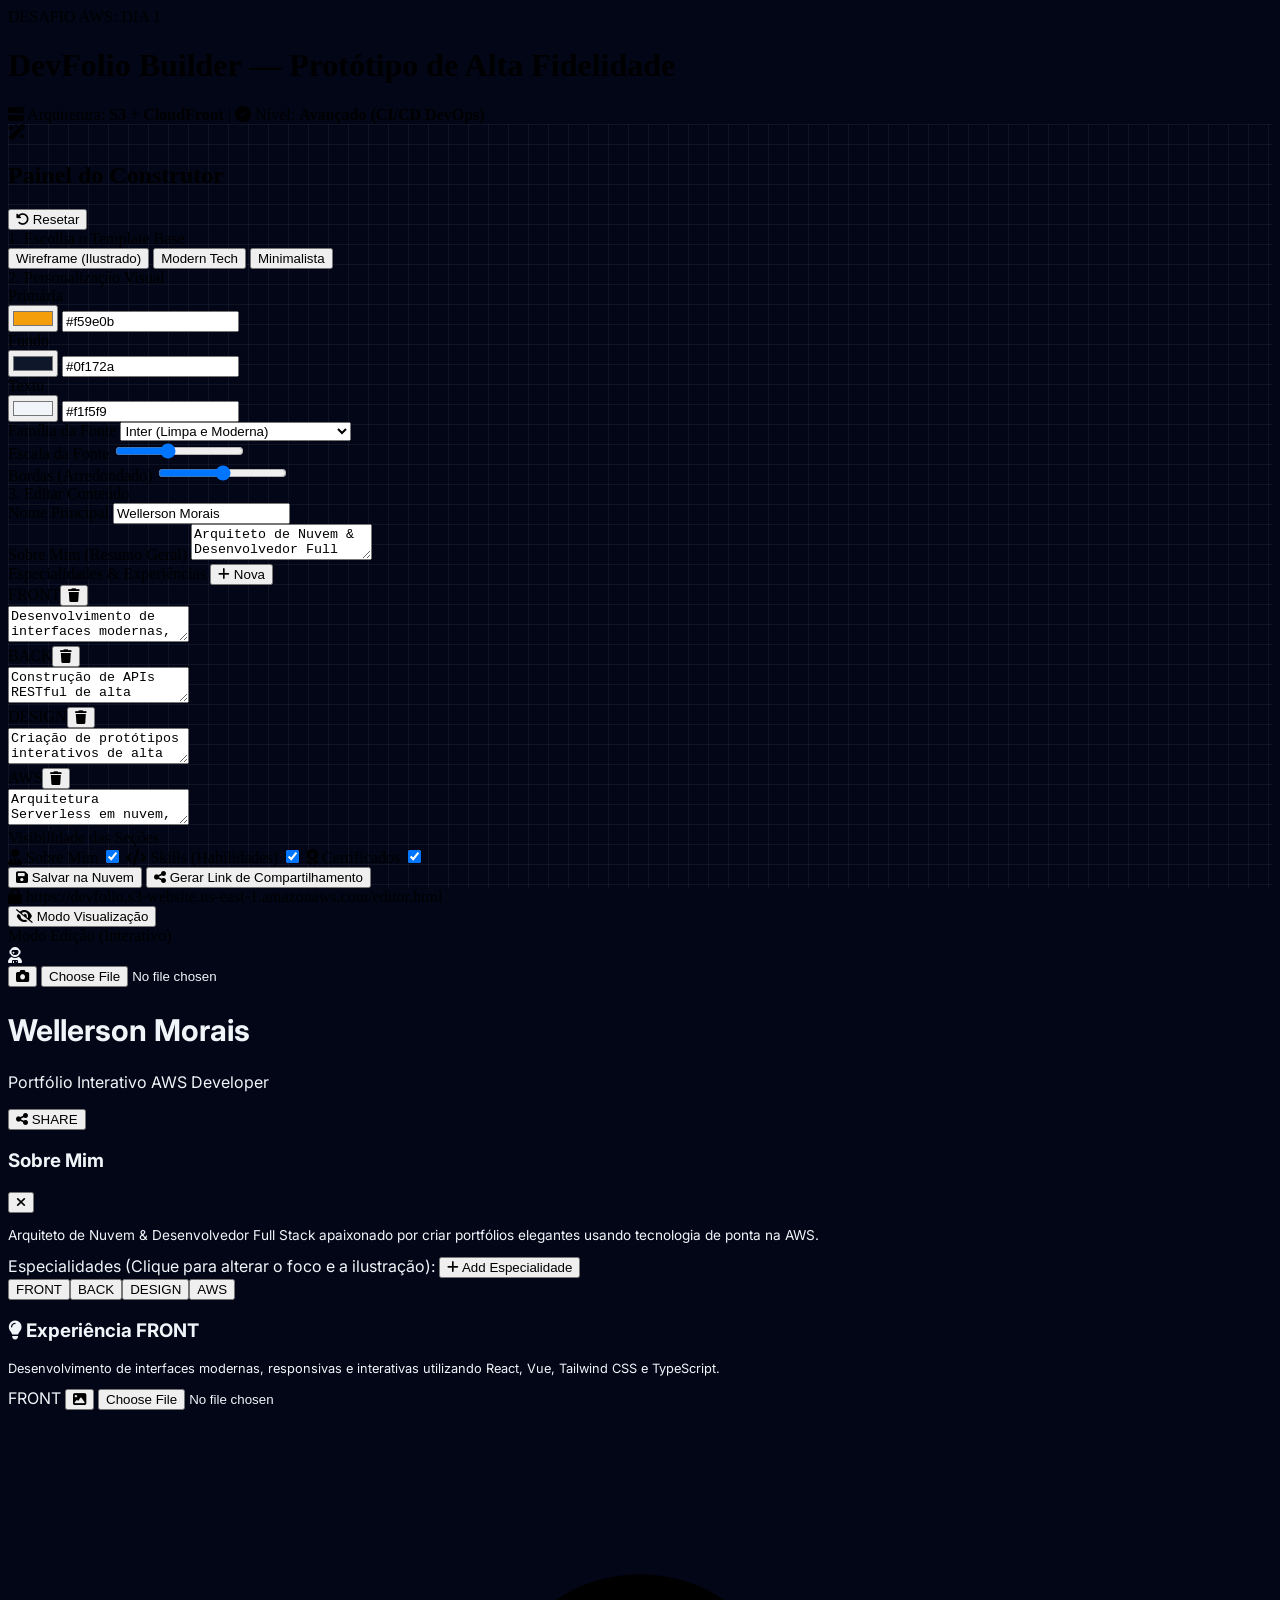
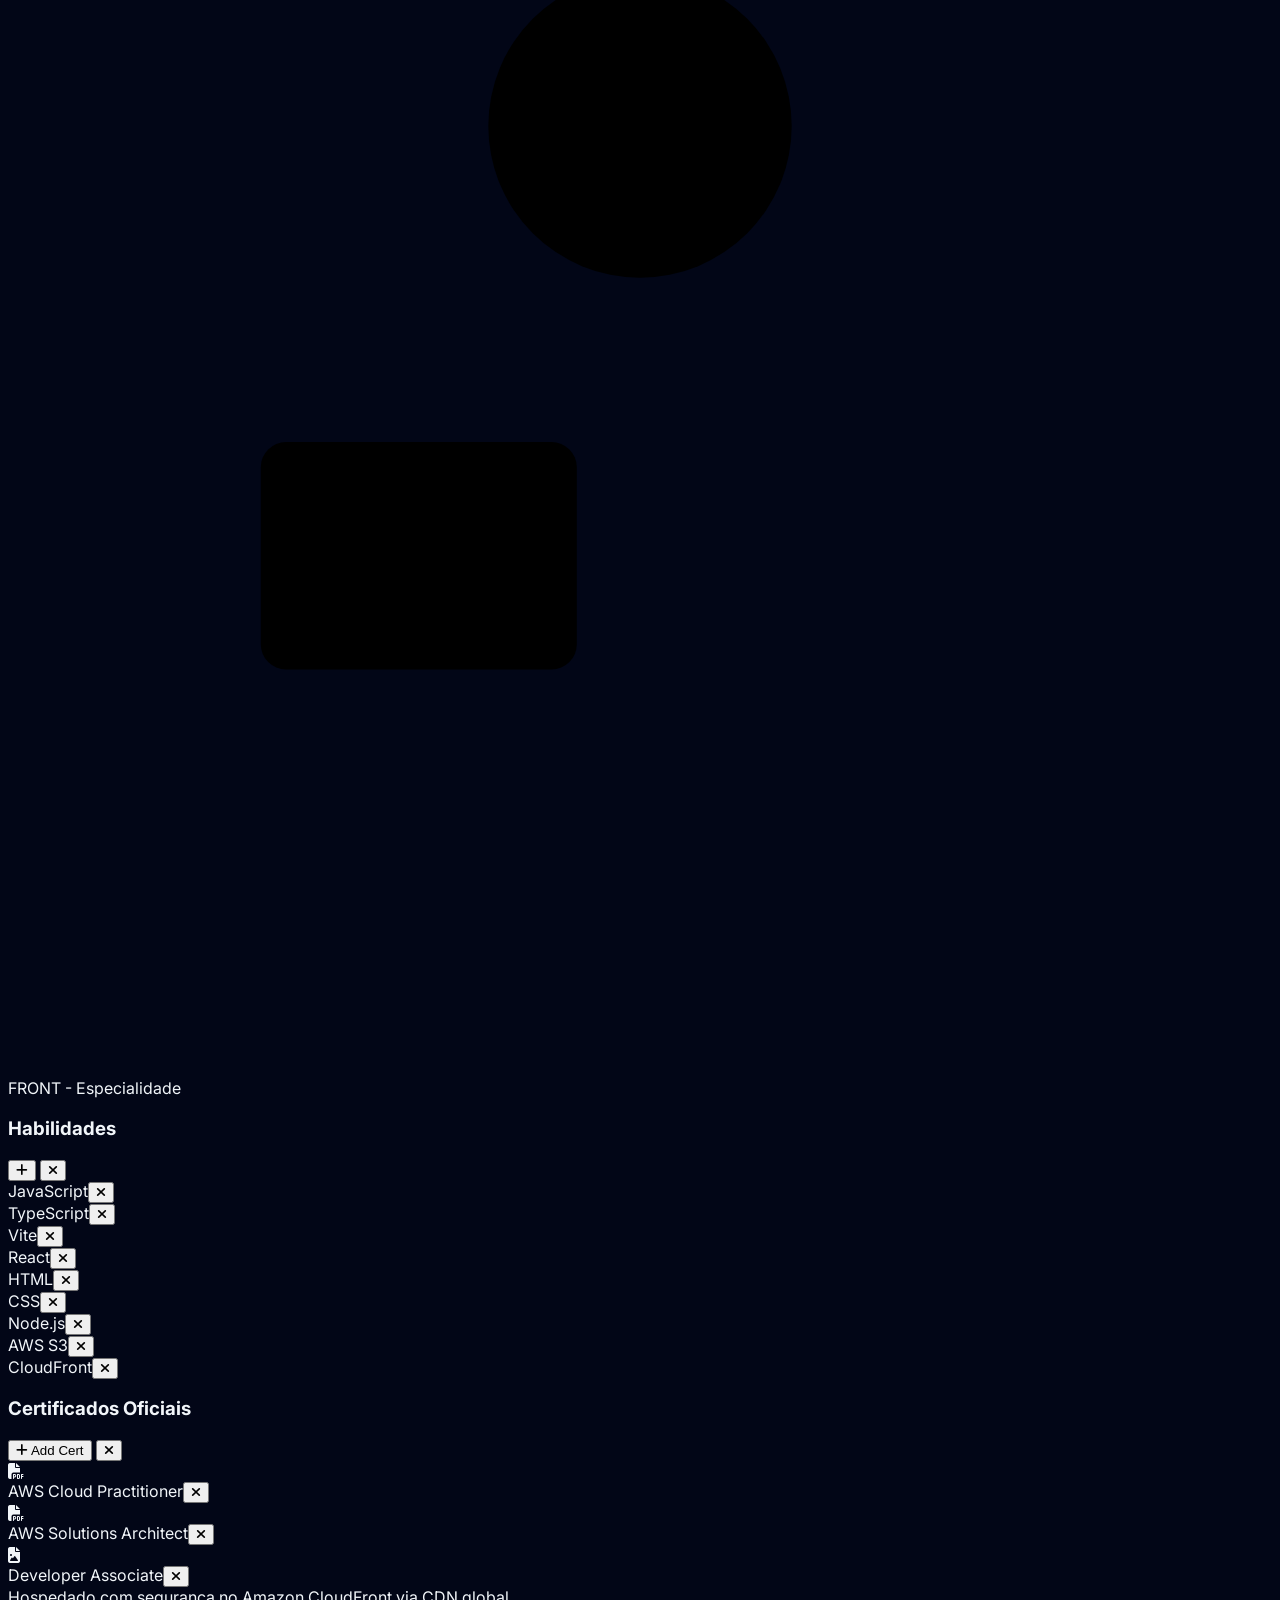
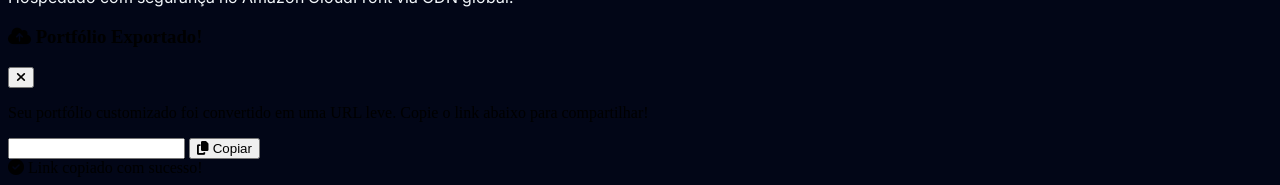
==== frontend/index.html @ cbce6185 "first commmit of portfolio maker" ====
<!DOCTYPE html>
<html lang="pt-BR">
<head>
    <meta charset="UTF-8">
    <meta name="viewport" content="width=device-width, initial-scale=1.0">
    <title>DevFolio Builder - Protótipo de Alta Fidelidade (AWS Challenge)</title>
    <script src="https://cdn.tailwindcss.com"></script>
    <link rel="preconnect" href="https://fonts.googleapis.com">
    <link rel="preconnect" href="https://fonts.gstatic.com" crossorigin>
    <link href="https://fonts.googleapis.com/css2?family=Comfortaa:wght@400;600;700&family=DM+Sans:wght@400;500;700&family=Inter:wght@400;600;700&family=JetBrains+Mono:wght@400;700&family=Playfair+Display:wght@700&family=Plus+Jakarta+Sans:wght@400;600;800&display=swap" rel="stylesheet">
    <link rel="stylesheet" href="https://cdnjs.cloudflare.com/ajax/libs/font-awesome/6.5.1/css/all.min.css">
    <link rel="stylesheet" href="style.css">
</head>
<body class="bg-slate-950 text-slate-100 min-h-screen flex flex-col font-sans overflow-x-hidden">

    <header class="bg-slate-900 border-b border-slate-800 px-6 py-3 flex flex-wrap justify-between items-center gap-4 z-20">
        <div class="flex items-center gap-3">
            <div class="bg-amber-500 text-slate-950 px-2.5 py-1 rounded-md text-xs font-bold tracking-wider">DESAFIO AWS: DIA 1</div>
            <h1 class="text-sm font-semibold text-slate-200">DevFolio Builder — Protótipo de Alta Fidelidade</h1>
        </div>
        <div class="flex items-center gap-4 text-xs text-slate-400">
            <span><i class="fa-solid fa-server text-sky-400 mr-1.5"></i> Arquitetura: <strong class="text-slate-200">S3 + CloudFront</strong></span>
            <span class="hidden sm:inline">|</span>
            <span><i class="fa-solid fa-circle-check text-emerald-400 mr-1.5"></i> Nível: <strong class="text-slate-200">Avançado (CI/CD DevOps)</strong></span>
        </div>
    </header>

    <main class="flex-1 flex flex-col lg:flex-row min-h-0">
        <aside id="editor-panel" class="w-full lg:w-[420px] bg-slate-900 border-b lg:border-b-0 lg:border-r border-slate-800 p-6 flex flex-col gap-6 overflow-y-auto max-h-[50vh] lg:max-h-[calc(100vh-53px)] select-none z-10 bg-grid-pattern">
            <div class="flex justify-between items-center">
                <div class="flex items-center gap-2">
                    <i class="fa-solid fa-wand-magic-sparkles text-amber-400 text-lg"></i>
                    <h2 class="font-bold text-lg text-slate-200">Painel do Construtor</h2>
                </div>
                <button onclick="resetToDefault()" class="text-xs bg-slate-800 hover:bg-slate-700 text-slate-300 px-2 py-1 rounded transition border border-slate-700">
                    <i class="fa-solid fa-rotate-left mr-1"></i> Resetar
                </button>
            </div>

            <div class="bg-slate-950 p-4 rounded-xl border border-slate-800 flex flex-col gap-3">
                <label class="text-xs font-bold text-slate-400 uppercase tracking-wider">1. Escolha o Template Base</label>
                <div class="grid grid-cols-3 gap-2">
                    <button onclick="setTemplate('wireframe')" id="btn-tmpl-wireframe" class="p-2 text-[11px] font-medium rounded-lg border bg-slate-900 border-amber-500/50 text-amber-400 hover:bg-slate-800 transition text-center leading-tight">
                        Wireframe (Ilustrado)
                    </button>
                    <button onclick="setTemplate('tech')" id="btn-tmpl-tech" class="p-2 text-[11px] font-medium rounded-lg border bg-slate-900 border-slate-800 text-slate-400 hover:bg-slate-800 transition text-center leading-tight">
                        Modern Tech
                    </button>
                    <button onclick="setTemplate('minimal')" id="btn-tmpl-minimal" class="p-2 text-[11px] font-medium rounded-lg border bg-slate-900 border-slate-800 text-slate-400 hover:bg-slate-800 transition text-center leading-tight">
                        Minimalista
                    </button>
                </div>
            </div>

            <div class="bg-slate-950 p-4 rounded-xl border border-slate-800 flex flex-col gap-4">
                <label class="text-xs font-bold text-slate-400 uppercase tracking-wider">2. Personalização Visual</label>
                <div class="grid grid-cols-3 gap-2">
                    <div>
                        <span class="text-[10px] text-slate-400 block mb-1">Primária</span>
                        <div class="flex gap-1">
                            <input type="color" id="primary-color" value="#f59e0b" oninput="updateStyleVar('--primary-color', this.value)" class="w-7 h-7 rounded cursor-pointer bg-transparent border-0 p-0">
                            <input type="text" id="primary-color-text" value="#f59e0b" oninput="updateStyleVar('--primary-color', this.value)" class="bg-slate-900 border border-slate-800 rounded px-1 text-[10px] w-full text-slate-300 uppercase">
                        </div>
                    </div>
                    <div>
                        <span class="text-[10px] text-slate-400 block mb-1">Fundo</span>
                        <div class="flex gap-1">
                            <input type="color" id="bg-color" value="#0f172a" oninput="updateStyleVar('--bg-color', this.value)" class="w-7 h-7 rounded cursor-pointer bg-transparent border-0 p-0">
                            <input type="text" id="bg-color-text" value="#0f172a" oninput="updateStyleVar('--bg-color', this.value)" class="bg-slate-900 border border-slate-800 rounded px-1 text-[10px] w-full text-slate-300 uppercase">
                        </div>
                    </div>
                    <div>
                        <span class="text-[10px] text-slate-400 block mb-1">Texto</span>
                        <div class="flex gap-1">
                            <input type="color" id="text-color" value="#f1f5f9" oninput="updateStyleVar('--text-color', this.value)" class="w-7 h-7 rounded cursor-pointer bg-transparent border-0 p-0">
                            <input type="text" id="text-color-text" value="#f1f5f9" oninput="updateStyleVar('--text-color', this.value)" class="bg-slate-900 border border-slate-800 rounded px-1 text-[10px] w-full text-slate-300 uppercase">
                        </div>
                    </div>
                </div>

                <div class="flex flex-col gap-3">
                    <div>
                        <span class="text-xs text-slate-400 block mb-1">Família da Fonte</span>
                        <select id="font-family-select" onchange="updateStyleVar('--font-family', this.value)" class="w-full bg-slate-900 border border-slate-800 rounded p-2 text-xs text-slate-300">
                            <option value="'Inter', sans-serif">Inter (Limpa e Moderna)</option>
                            <option value="'Comfortaa', cursive">Comfortaa (Arredondada/Divertida)</option>
                            <option value="'JetBrains Mono', monospace">JetBrains Mono (Tech/Geek)</option>
                        </select>
                    </div>

                    <div class="grid grid-cols-2 gap-2">
                        <div>
                            <span class="text-xs text-slate-400 block mb-1">Escala da Fonte</span>
                            <input type="range" id="font-scale" min="0.8" max="1.3" step="0.05" value="1.0" oninput="updateStyleVar('--font-scale', this.value)" class="w-full accent-amber-500">
                        </div>
                        <div>
                            <span class="text-xs text-slate-400 block mb-1">Bordas (Arredondado)</span>
                            <input type="range" id="border-radius" min="0" max="24" step="2" value="12" oninput="updateStyleVar('--card-radius', this.value + 'px')" class="w-full accent-amber-500">
                        </div>
                    </div>
                </div>
            </div>

            <div class="bg-slate-950 p-4 rounded-xl border border-slate-800 flex flex-col gap-4">
                <label class="text-xs font-bold text-slate-400 uppercase tracking-wider">3. Editar Conteúdo</label>

                <div>
                    <span class="text-xs text-slate-400 block mb-1">Nome Principal</span>
                    <input type="text" id="content-name" value="Wellerson Morais" oninput="updateContent('name', this.value)" class="w-full bg-slate-900 border border-slate-800 rounded p-2 text-xs text-slate-200">
                </div>

                <div>
                    <span class="text-xs text-slate-400 block mb-1">Sobre Mim (Resumo Geral)</span>
                    <textarea id="content-bio" oninput="updateContent('bio', this.value)" rows="2" class="w-full bg-slate-900 border border-slate-800 rounded p-2 text-xs text-slate-200 resize-none">Arquiteto de Nuvem & Desenvolvedor Full Stack apaixonado por criar portfólios elegantes usando tecnologia de ponta na AWS.</textarea>
                </div>

                <div class="border-t border-slate-800 pt-3">
                    <div class="flex justify-between items-center mb-2">
                        <span class="text-xs font-bold text-slate-400 uppercase">Especialidades & Experiências</span>
                        <button onclick="promptAddTopic()" class="text-[10px] bg-emerald-600 hover:bg-emerald-500 text-white px-2 py-0.5 rounded font-semibold transition">
                            <i class="fa-solid fa-plus mr-1"></i> Nova
                        </button>
                    </div>

                    <div id="editor-topics-list" class="flex flex-col gap-2 max-h-48 overflow-y-auto pr-1"></div>
                </div>

                <div>
                    <span class="text-xs font-bold text-slate-400 block mb-2">Visibilidade das Seções</span>
                    <div class="flex flex-col gap-2">
                        <label class="flex items-center justify-between text-xs text-slate-300 cursor-pointer p-1.5 hover:bg-slate-900 rounded">
                            <span><i class="fa-solid fa-user-tie mr-2 text-indigo-400"></i> Sobre Mim</span>
                            <input type="checkbox" id="chk-sec-about" checked onchange="toggleSection('about', this.checked)" class="accent-emerald-500">
                        </label>
                        <label class="flex items-center justify-between text-xs text-slate-300 cursor-pointer p-1.5 hover:bg-slate-900 rounded">
                            <span><i class="fa-solid fa-code mr-2 text-sky-400"></i> Skills (Habilidades)</span>
                            <input type="checkbox" id="chk-sec-skills" checked onchange="toggleSection('skills', this.checked)" class="accent-emerald-500">
                        </label>
                        <label class="flex items-center justify-between text-xs text-slate-300 cursor-pointer p-1.5 hover:bg-slate-900 rounded">
                            <span><i class="fa-solid fa-award mr-2 text-amber-400"></i> Certificados</span>
                            <input type="checkbox" id="chk-sec-certs" checked onchange="toggleSection('certs', this.checked)" class="accent-emerald-500">
                        </label>
                    </div>
                </div>
            </div>

            <div class="flex flex-col gap-2.5 mt-auto">
                <button onclick="savePortfolioToCloud()" class="w-full bg-emerald-600 hover:bg-emerald-500 text-white font-bold py-2.5 px-4 rounded-xl text-xs transition flex items-center justify-center gap-2 shadow-lg shadow-emerald-950/20">
                    <i class="fa-solid fa-floppy-disk"></i> Salvar na Nuvem
                </button>
                <button onclick="generateShareLink()" class="w-full bg-gradient-to-r from-indigo-600 to-sky-600 hover:from-indigo-500 hover:to-sky-500 text-white font-bold py-2.5 px-4 rounded-xl text-xs transition flex items-center justify-center gap-2 shadow-lg">
                    <i class="fa-solid fa-share-nodes"></i> Gerar Link de Compartilhamento
                </button>
            </div>
        </aside>

        <section class="flex-1 bg-slate-950 p-6 flex flex-col gap-4 overflow-hidden">
            <div class="bg-slate-900 rounded-2xl border border-slate-800 shadow-2xl flex flex-col overflow-hidden flex-1">
                <div class="bg-slate-900/80 px-4 py-3 flex items-center justify-between gap-4 border-b border-slate-800">
                    <div class="flex items-center gap-2">
                        <span class="w-3 h-3 rounded-full bg-rose-500 inline-block"></span>
                        <span class="w-3 h-3 rounded-full bg-amber-500 inline-block"></span>
                        <span class="w-3 h-3 rounded-full bg-emerald-500 inline-block"></span>
                    </div>

                    <div class="flex-1 max-w-2xl bg-slate-950 border border-slate-800 rounded-lg py-1 px-3 flex items-center gap-2 text-xs text-slate-400 overflow-hidden">
                        <i class="fa-solid fa-lock text-emerald-500 text-[10px]"></i>
                        <span id="browser-url" class="truncate font-mono select-all">https://devfolio-builder-aws-challenge.s3-website.us-east-1.amazonaws.com</span>
                    </div>

                    <div class="flex items-center gap-2">
                        <button onclick="togglePreviewMode()" id="btn-preview-mode" class="bg-slate-800 hover:bg-slate-700 text-slate-200 px-3 py-1 rounded-lg text-xs font-semibold transition flex items-center gap-1.5 border border-slate-700">
                            <i id="preview-icon" class="fa-solid fa-eye-slash"></i> <span id="preview-text">Preview Modo Usuário</span>
                        </button>
                    </div>
                </div>

                <div id="portfolio-container" class="flex-1 overflow-y-auto p-6 md:p-8 bg-slate-950 transition-colors duration-300 relative">
                    <div id="edit-indicator" class="absolute top-4 right-4 bg-amber-500/15 border border-amber-500/30 text-amber-400 text-[10px] uppercase tracking-wider px-2 py-1 rounded font-bold z-10 animate-pulse flex items-center gap-1.5">
                        <span class="w-1.5 h-1.5 rounded-full bg-amber-400"></span> Modo Edição (Interativo)
                    </div>

                    <div id="portfolio-canvas" class="max-w-3xl mx-auto p-6 md:p-8 rounded-xl bg-[var(--bg-color)] border border-slate-800/80 shadow-lg flex flex-col gap-6"
                         style="--primary-color: #f59e0b; --bg-color: #0f172a; --text-color: #f1f5f9; --card-radius: 12px; --font-scale: 1.0; --font-family: 'Inter', sans-serif;">
                        <div class="flex flex-col md:flex-row items-center gap-6 justify-between border-b border-slate-700/50 pb-6 relative group">
                            <div class="flex items-center gap-4">
                                <div class="relative">
                                    <div class="w-20 h-20 rounded-[calc(var(--card-radius)*1.2)] overflow-hidden border-2 border-[var(--primary-color)] shadow-md bg-slate-800 flex items-center justify-center">
                                        <i class="fa-solid fa-user-astronaut text-3xl text-slate-500" id="avatar-fallback"></i>
                                        <img id="avatar-image" src="" class="hidden w-full h-full object-cover">
                                    </div>
                                    <button onclick="triggerAvatarUpload()" class="edit-control absolute -bottom-1 -right-1 bg-[var(--primary-color)] text-slate-950 w-6 h-6 rounded-full flex items-center justify-center hover:scale-105 transition shadow">
                                        <i class="fa-solid fa-camera text-[10px]"></i>
                                    </button>
                                    <input type="file" id="avatar-file-input" class="hidden" accept="image/*" onchange="loadAvatar(event)">
                                </div>

                                <div class="text-center md:text-left">
                                    <h2 id="view-name" class="text-3xl font-extrabold tracking-tight font-[var(--font-family)]" style="color: var(--text-color); font-size: calc(1.875rem * var(--font-scale));">
                                        Wellerson Morais
                                    </h2>
                                    <p class="text-xs opacity-75 mt-1 font-[var(--font-family)]" style="color: var(--text-color);">
                                        Portfólio Interativo AWS Developer
                                    </p>
                                </div>
                            </div>

                            <button onclick="generateShareLink()" class="bg-[var(--primary-color)] text-slate-950 font-bold px-4 py-2 rounded-[var(--card-radius)] text-xs hover:opacity-90 transition flex items-center gap-2 shadow">
                                <i class="fa-solid fa-share-nodes"></i> SHARE
                            </button>
                        </div>

                        <div id="sec-about" class="bg-slate-800/30 border border-slate-700/50 rounded-[var(--card-radius)] p-4 flex flex-col gap-1.5 interactive-card">
                            <div class="flex justify-between items-center">
                                <h3 class="text-xs font-bold uppercase tracking-wider text-[var(--primary-color)]">Sobre Mim</h3>
                                <button onclick="toggleSection('about', false)" class="edit-control text-xs text-rose-500 hover:text-rose-400"><i class="fa-solid fa-xmark"></i></button>
                            </div>
                            <p id="view-bio" class="text-xs leading-relaxed font-[var(--font-family)] opacity-90" style="color: var(--text-color); font-size: calc(0.85rem * var(--font-scale));">
                                Arquiteto de Nuvem & Desenvolvedor Full Stack apaixonado por criar portfólios elegantes usando tecnologia de ponta na AWS.
                            </p>
                        </div>

                        <div class="flex flex-col gap-2">
                            <div class="flex justify-between items-center">
                                <span class="text-[10px] font-bold uppercase tracking-wider opacity-60">Especialidades (Clique para alterar o foco e a ilustração):</span>
                                <button onclick="promptAddTopic()" class="edit-control bg-emerald-500/20 text-emerald-400 border border-emerald-500/30 text-[10px] px-2 py-0.5 rounded hover:bg-emerald-500/30 transition flex items-center gap-1 font-semibold">
                                    <i class="fa-solid fa-plus text-[9px]"></i> Add Especialidade
                                </button>
                            </div>
                            <div id="view-role-container" class="flex flex-wrap gap-2 justify-center md:justify-start items-center"></div>
                        </div>

                        <div id="layout-grid-container" class="grid grid-cols-1 md:grid-cols-3 gap-4 items-stretch">
                            <div id="sec-topic-exp" class="bg-slate-800/30 border border-slate-700/50 rounded-[var(--card-radius)] p-4 flex flex-col gap-2 interactive-card">
                                <div class="flex justify-between items-center">
                                    <h3 class="text-xs font-bold uppercase tracking-wider text-[var(--primary-color)] flex items-center gap-1.5">
                                        <i class="fa-solid fa-lightbulb text-[11px]"></i>
                                        <span id="topic-exp-title">Experiência Front-End</span>
                                    </h3>
                                </div>
                                <p id="topic-exp-desc" class="text-xs leading-relaxed font-[var(--font-family)] opacity-90" style="color: var(--text-color); font-size: calc(0.8rem * var(--font-scale));">
                                    Criação de interfaces dinâmicas e responsivas utilizando React, Tailwind CSS e TypeScript.
                                </p>
                            </div>

                            <div id="sec-illustration" class="bg-slate-800/40 border-2 border-[var(--primary-color)] rounded-[var(--card-radius)] p-4 flex flex-col items-center justify-center text-center gap-3 relative overflow-hidden shadow-lg min-h-[180px] group">
                                <span id="active-topic-badge" class="absolute top-2 left-2 bg-[var(--primary-color)] text-slate-950 font-bold text-[9px] px-2 py-0.5 rounded font-mono uppercase z-10">
                                    FRONT
                                </span>

                                <button onclick="triggerTopicImageUpload()" class="edit-control absolute top-2 right-2 bg-[var(--primary-color)] text-slate-950 w-6 h-6 rounded-full flex items-center justify-center hover:scale-105 transition shadow z-10 opacity-0 group-hover:opacity-100">
                                    <i class="fa-solid fa-image text-[10px]"></i>
                                </button>
                                <input type="file" id="topic-image-input" class="hidden" accept="image/*" onchange="loadTopicImage(event)">

                                <div id="center-illustration-box" class="w-24 h-24 flex items-center justify-center transition-all duration-300 transform scale-100 hover:scale-105 relative"></div>

                                <div class="text-[11px] font-semibold text-center font-[var(--font-family)] relative z-10" style="color: var(--text-color);">
                                    <span id="illustration-caption">Especialista Front-End</span>
                                </div>
                            </div>

                            <div id="sec-skills" class="bg-slate-800/30 border border-slate-700/50 rounded-[var(--card-radius)] p-4 flex flex-col gap-3 interactive-card">
                                <div class="flex justify-between items-center">
                                    <h3 class="text-xs font-bold uppercase tracking-wider text-[var(--primary-color)]">Habilidades</h3>
                                    <div class="flex gap-2">
                                        <button onclick="promptAddSkill()" class="edit-control bg-emerald-500/20 text-emerald-400 border border-emerald-500/30 text-[10px] px-1.5 py-0.5 rounded hover:bg-emerald-500/30 transition">
                                            <i class="fa-solid fa-plus"></i>
                                        </button>
                                        <button onclick="toggleSection('skills', false)" class="edit-control text-xs text-rose-500 hover:text-rose-400"><i class="fa-solid fa-xmark"></i></button>
                                    </div>
                                </div>

                                <div id="skills-list" class="flex flex-wrap gap-1.5"></div>
                            </div>
                        </div>

                        <div id="sec-certs" class="flex flex-col gap-3 pt-2">
                            <div class="flex justify-between items-center border-b border-slate-700/40 pb-2">
                                <h3 class="text-xs font-bold uppercase tracking-wider text-[var(--primary-color)]">Certificados Oficiais</h3>
                                <div class="flex gap-2">
                                    <button onclick="promptAddCert()" class="edit-control bg-emerald-500/20 text-emerald-400 border border-emerald-500/30 text-[10px] px-2 py-0.5 rounded hover:bg-emerald-500/30 transition flex items-center gap-1">
                                        <i class="fa-solid fa-plus"></i> Add Cert
                                    </button>
                                    <button onclick="toggleSection('certs', false)" class="edit-control text-xs text-rose-500 hover:text-rose-400"><i class="fa-solid fa-xmark"></i></button>
                                </div>
                            </div>

                            <div id="certs-grid" class="grid grid-cols-2 sm:grid-cols-3 gap-3"></div>
                        </div>

                        <div class="mt-2 pt-4 border-t border-slate-800 text-center text-[10px] opacity-60">
                            Hospedado com segurança no Amazon CloudFront via CDN global.
                        </div>
                    </div>
                </div>
            </div>
        </section>
    </main>

    <div id="share-modal" class="hidden fixed inset-0 bg-slate-950/80 backdrop-blur-sm z-50 flex items-center justify-center p-4">
        <div class="bg-slate-900 border border-slate-800 rounded-2xl p-6 max-w-md w-full flex flex-col gap-4 shadow-2xl">
            <div class="flex justify-between items-center">
                <h3 class="text-md font-bold text-slate-200 flex items-center gap-2"><i class="fa-solid fa-cloud-arrow-up text-sky-400"></i> Portfólio Exportado!</h3>
                <button onclick="closeShareModal()" class="text-slate-400 hover:text-slate-200"><i class="fa-solid fa-xmark"></i></button>
            </div>
            <p class="text-xs text-slate-300">
                Seu portfólio customizado foi convertido em uma URL leve. Copie o link abaixo para compartilhar!
            </p>
            <div class="flex gap-2 bg-slate-950 border border-slate-800 rounded-lg p-2 items-center">
                <input type="text" id="share-url-input" class="bg-transparent text-xs text-slate-300 w-full focus:outline-none truncate font-mono select-all">
                <button onclick="copyShareUrl()" class="bg-indigo-600 hover:bg-indigo-500 text-white px-3 py-1.5 rounded-md text-xs font-semibold transition flex items-center gap-1">
                    <i class="fa-solid fa-copy"></i> Copiar
                </button>
            </div>
            <span id="copy-success-msg" class="text-emerald-400 text-xs text-center hidden"><i class="fa-solid fa-circle-check"></i> Link copiado com sucesso!</span>
        </div>
    </div>

    <script src="app.js"></script>
</body>
</html>
---- frontend/style.css ----
:root {
    --primary-color: #f59e0b;
    --bg-color: #0f172a;
    --text-color: #f1f5f9;
    --card-radius: 12px;
    --font-scale: 1;
    --font-family: 'Inter', sans-serif;
}

#portfolio-canvas {
    transition: all 0.3s ease;
    color: var(--text-color, #f1f5f9);
    font-family: var(--font-family);
}

.bg-grid-pattern {
    background-size: 20px 20px;
    background-image: linear-gradient(to right, rgba(255, 255, 255, 0.05) 1px, transparent 1px),
                      linear-gradient(to bottom, rgba(255, 255, 255, 0.05) 1px, transparent 1px);
}

.interactive-card {
    transition: transform 0.2s ease, border-color 0.2s ease;
}

.interactive-card:hover {
    transform: translateY(-2px);
}

body {
    background-color: #020617;
}
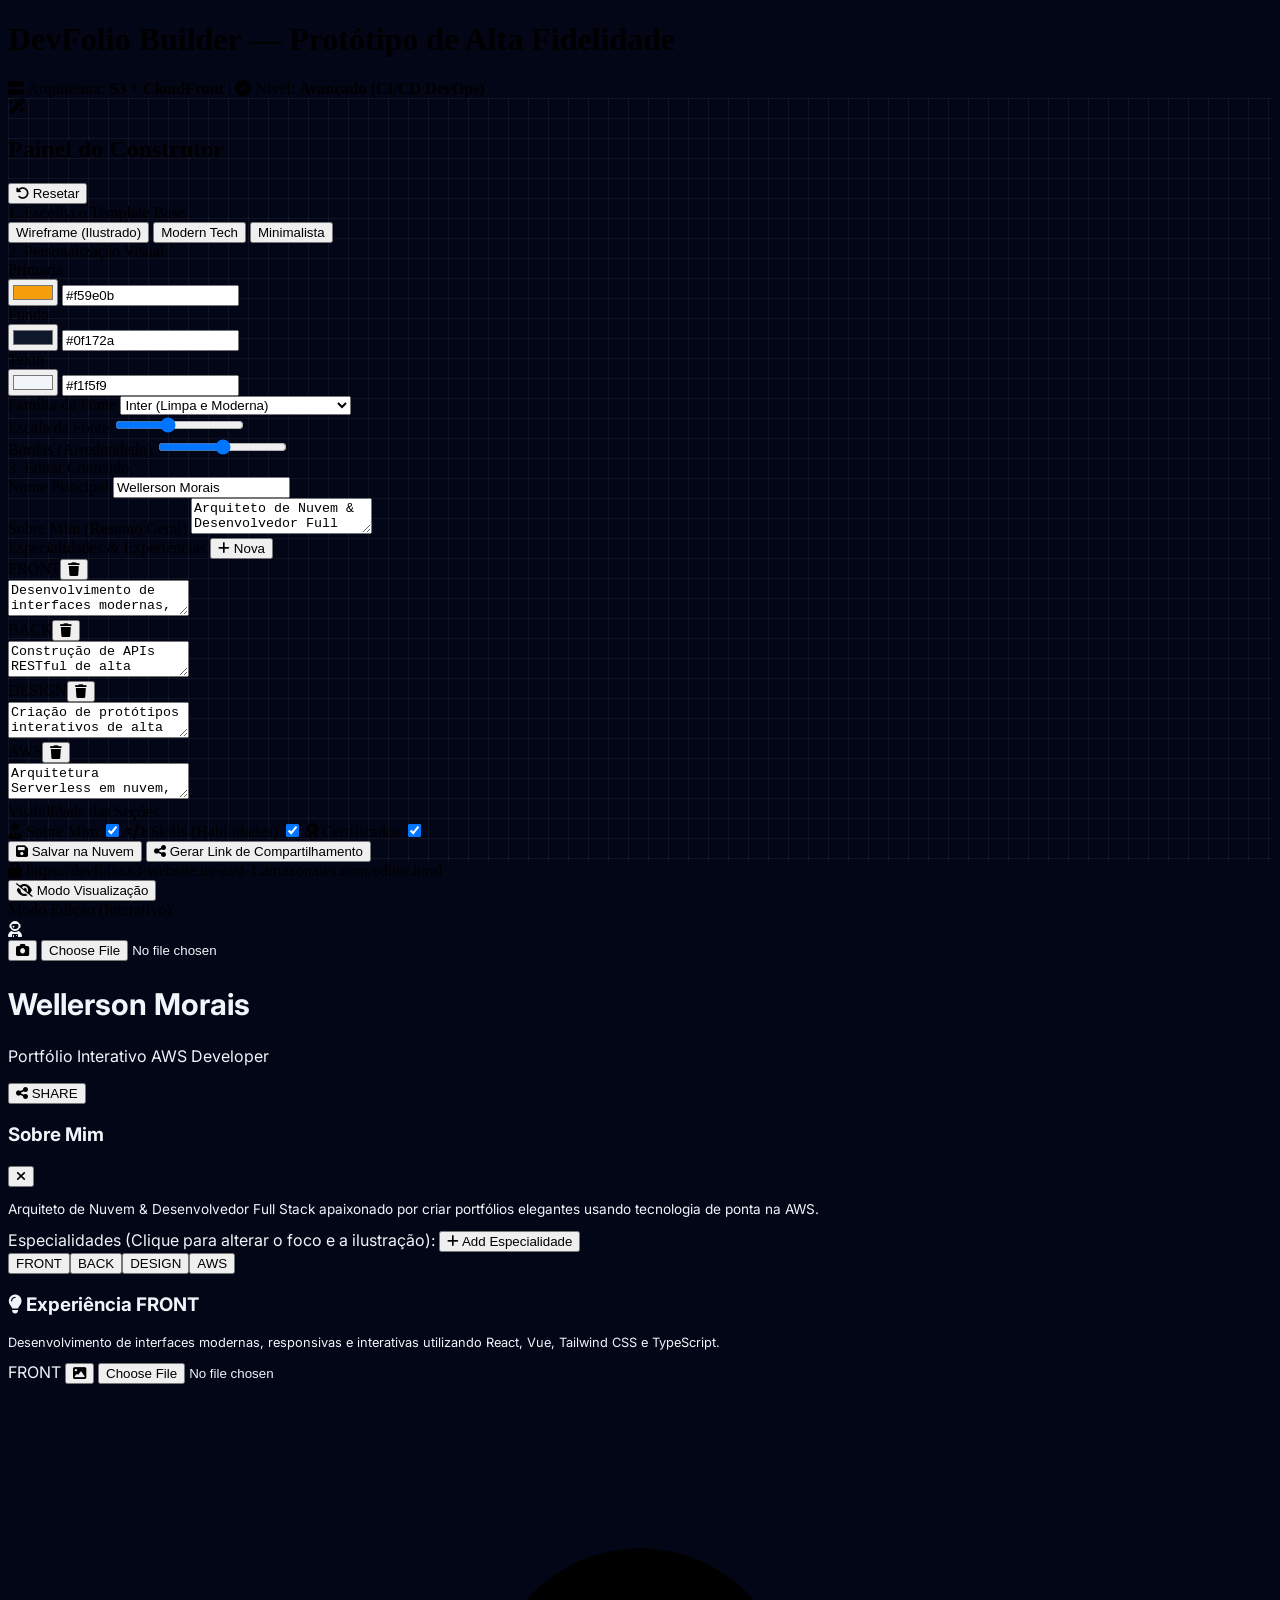
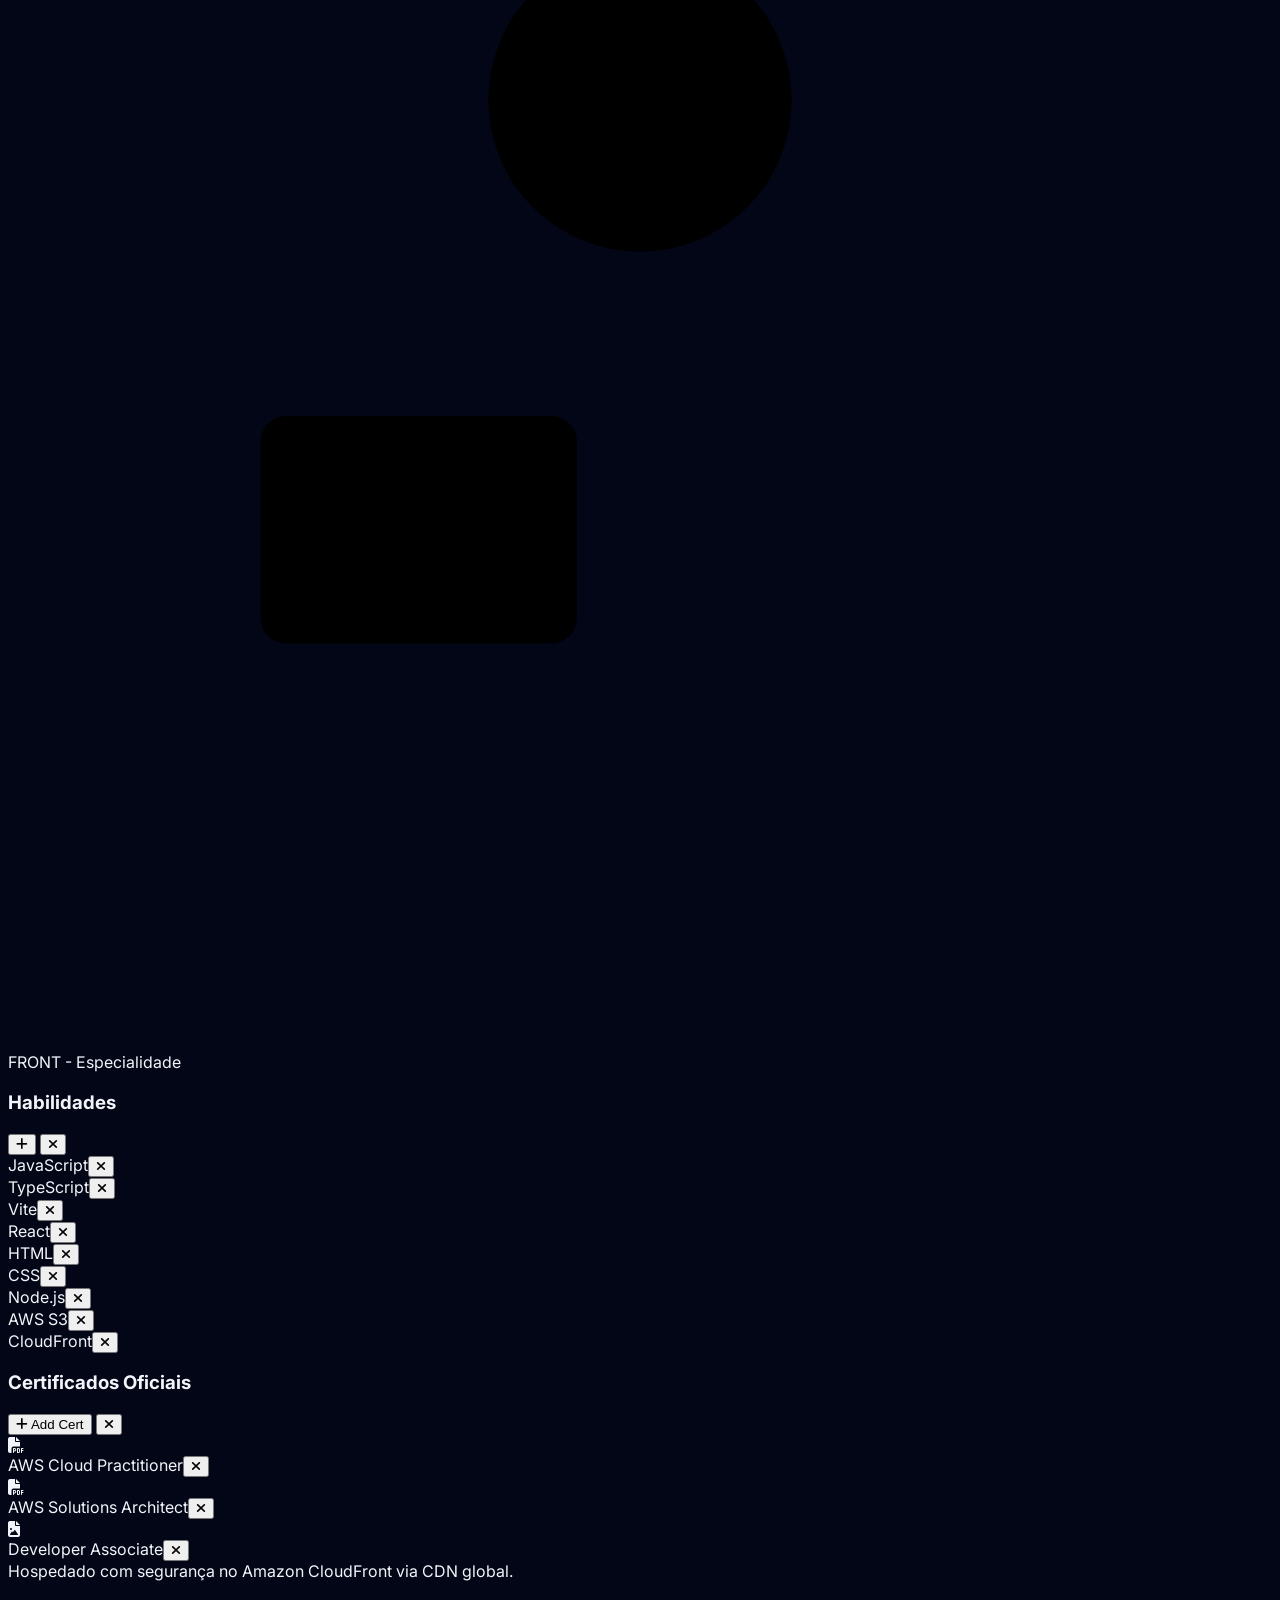
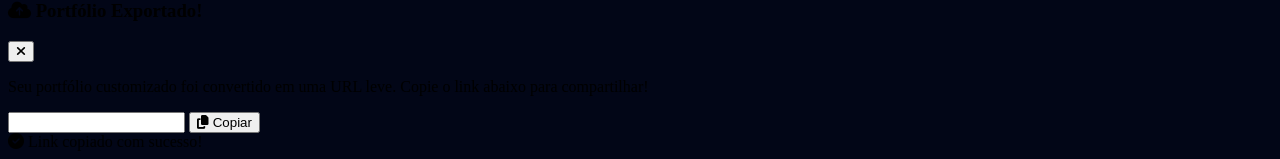
==== commit 7db2ee3a: "Add GitHub Actions workflow for AWS deployment and remove challenge label from header" ====
--- a/frontend/index.html
+++ b/frontend/index.html
@@ -15,7 +15,6 @@
 
     <header class="bg-slate-900 border-b border-slate-800 px-6 py-3 flex flex-wrap justify-between items-center gap-4 z-20">
         <div class="flex items-center gap-3">
-            <div class="bg-amber-500 text-slate-950 px-2.5 py-1 rounded-md text-xs font-bold tracking-wider">DESAFIO AWS: DIA 1</div>
             <h1 class="text-sm font-semibold text-slate-200">DevFolio Builder — Protótipo de Alta Fidelidade</h1>
         </div>
         <div class="flex items-center gap-4 text-xs text-slate-400">
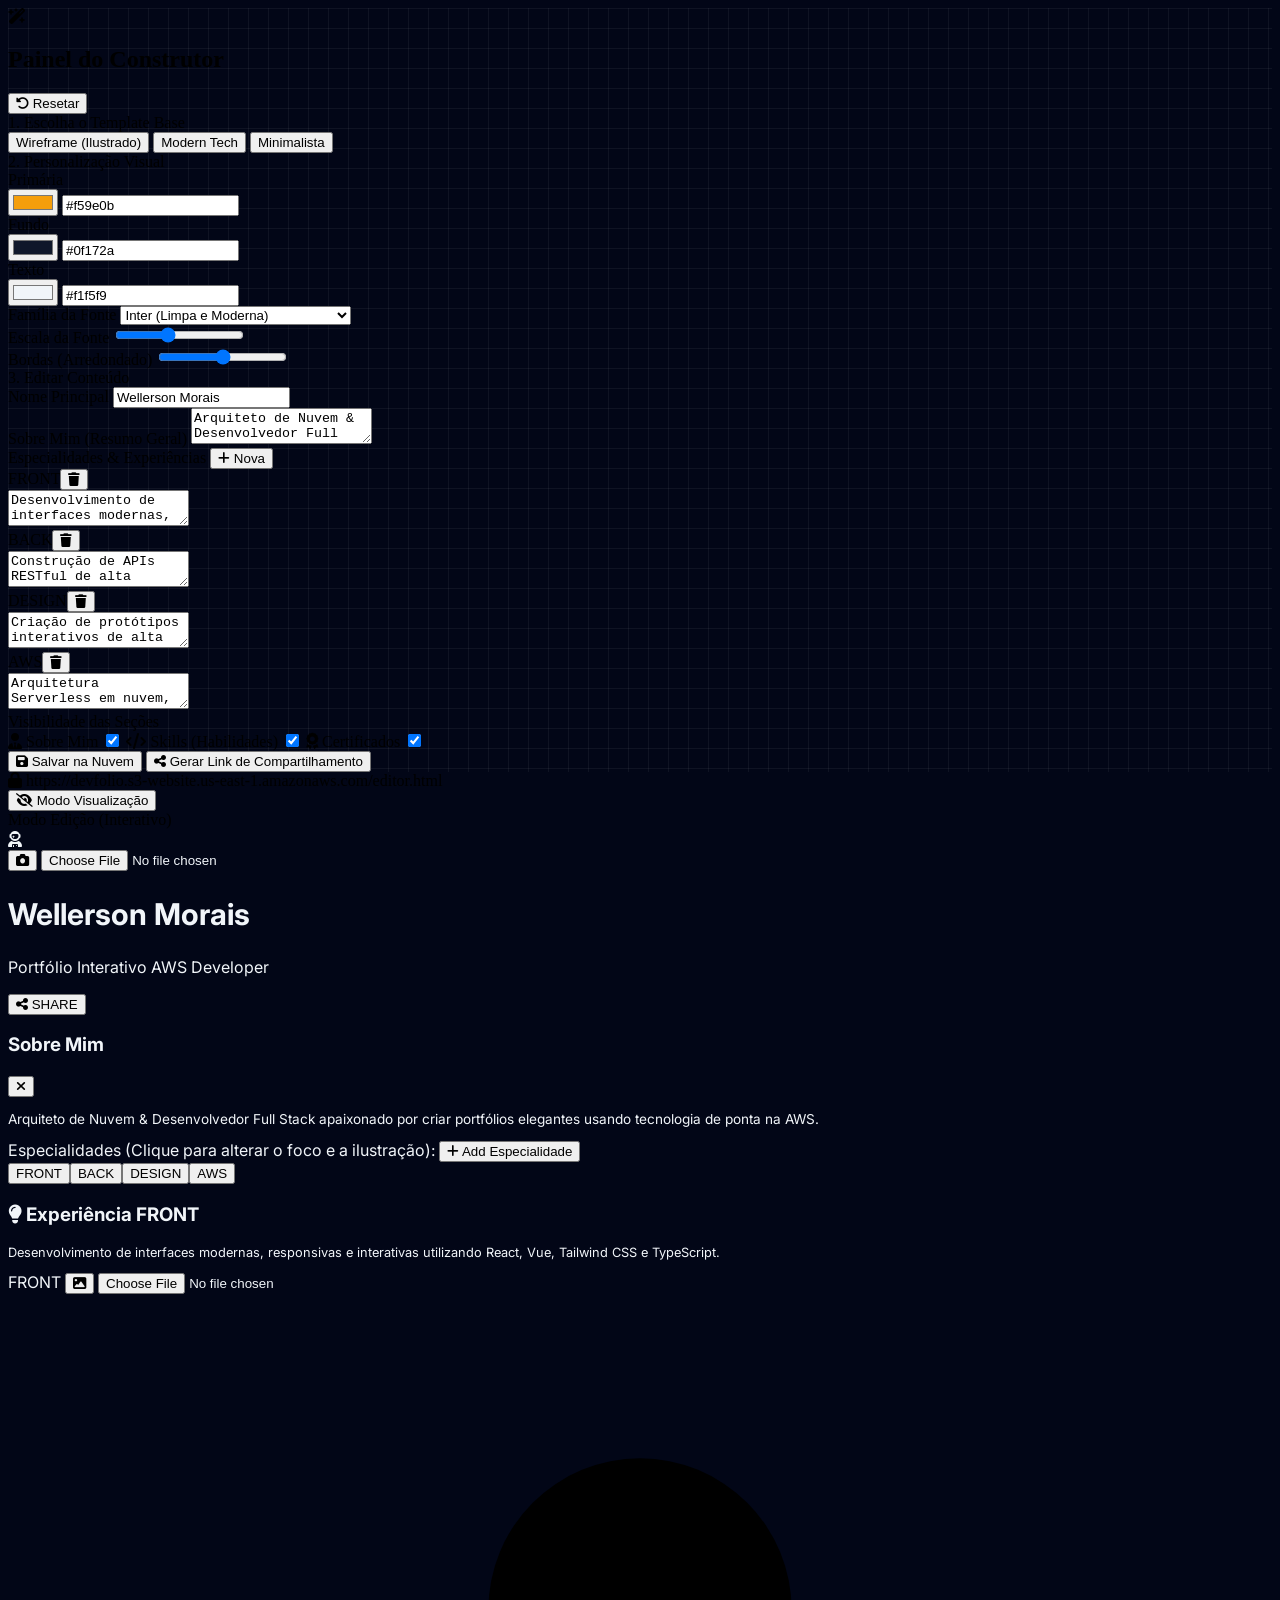
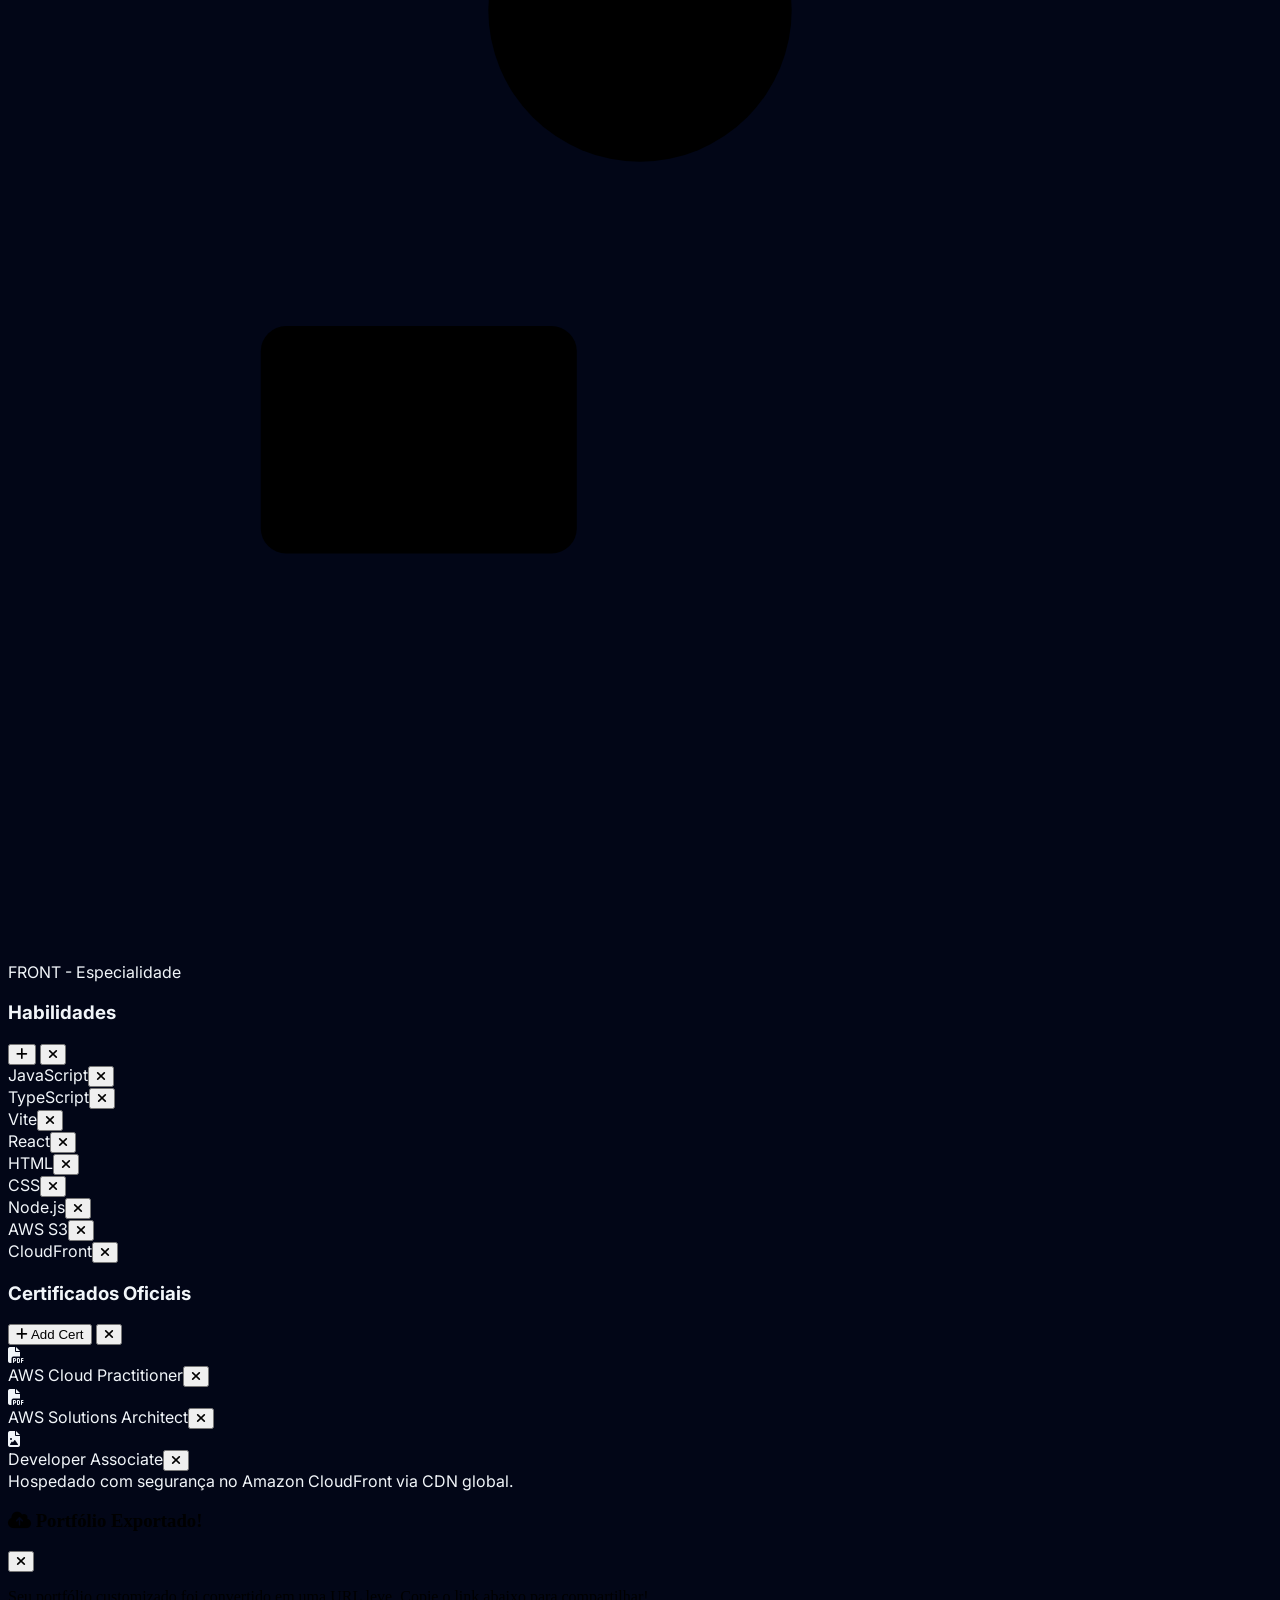
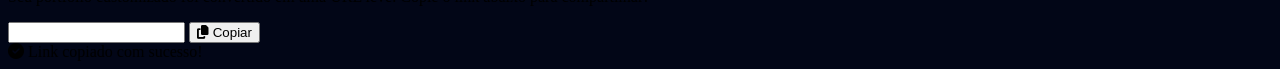
==== commit 5ced0b41: "Remove header section from index.html for a cleaner layout" ====
--- a/frontend/index.html
+++ b/frontend/index.html
@@ -12,17 +12,6 @@
     <link rel="stylesheet" href="style.css">
 </head>
 <body class="bg-slate-950 text-slate-100 min-h-screen flex flex-col font-sans overflow-x-hidden">
-
-    <header class="bg-slate-900 border-b border-slate-800 px-6 py-3 flex flex-wrap justify-between items-center gap-4 z-20">
-        <div class="flex items-center gap-3">
-            <h1 class="text-sm font-semibold text-slate-200">DevFolio Builder — Protótipo de Alta Fidelidade</h1>
-        </div>
-        <div class="flex items-center gap-4 text-xs text-slate-400">
-            <span><i class="fa-solid fa-server text-sky-400 mr-1.5"></i> Arquitetura: <strong class="text-slate-200">S3 + CloudFront</strong></span>
-            <span class="hidden sm:inline">|</span>
-            <span><i class="fa-solid fa-circle-check text-emerald-400 mr-1.5"></i> Nível: <strong class="text-slate-200">Avançado (CI/CD DevOps)</strong></span>
-        </div>
-    </header>
 
     <main class="flex-1 flex flex-col lg:flex-row min-h-0">
         <aside id="editor-panel" class="w-full lg:w-[420px] bg-slate-900 border-b lg:border-b-0 lg:border-r border-slate-800 p-6 flex flex-col gap-6 overflow-y-auto max-h-[50vh] lg:max-h-[calc(100vh-53px)] select-none z-10 bg-grid-pattern">
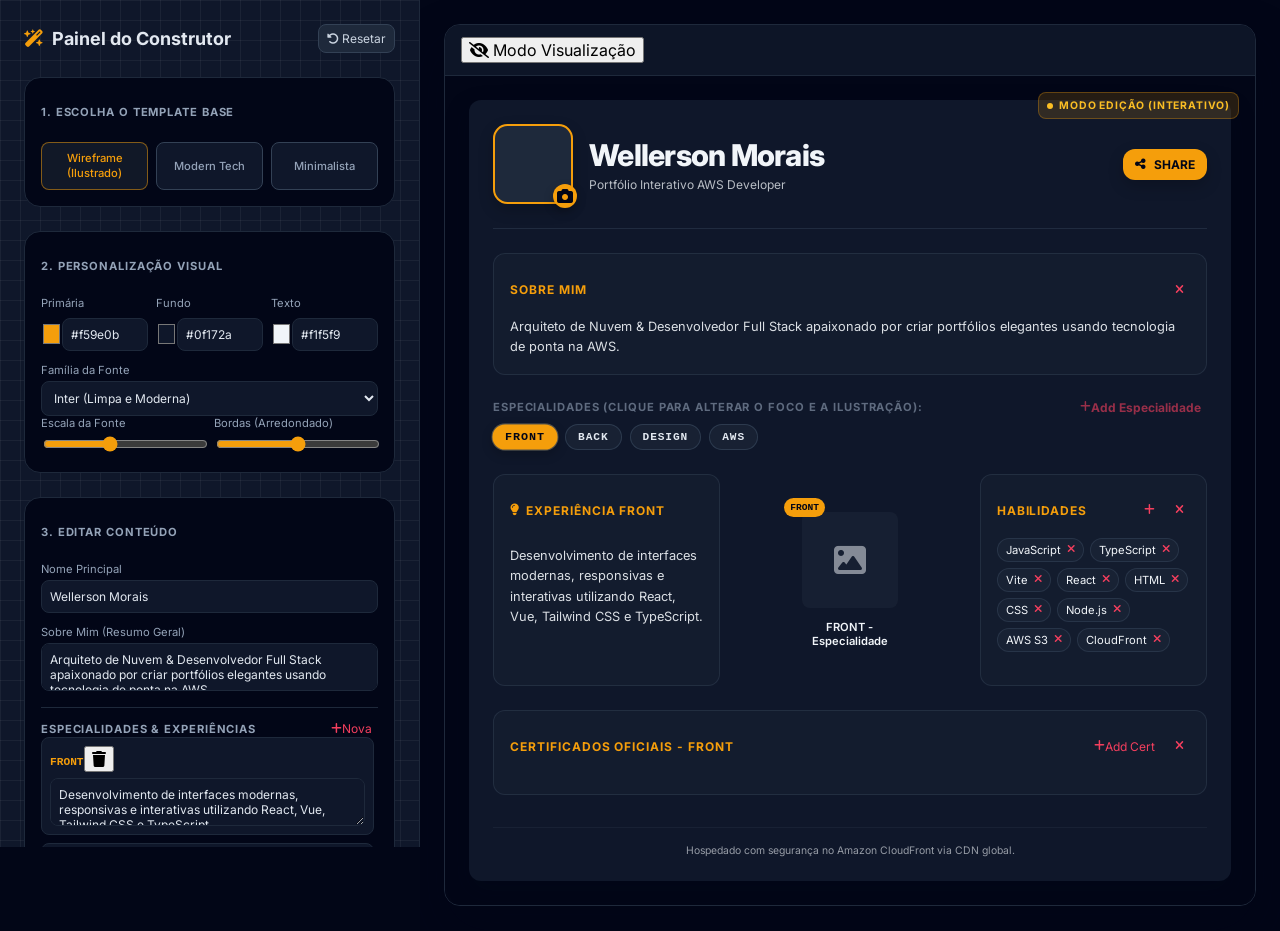
==== commit 547eae19: "feat: aprimora sistema de certificados, ilustrações e filtros de especialidade" ====
--- a/frontend/index.html
+++ b/frontend/index.html
@@ -4,307 +4,329 @@
     <meta charset="UTF-8">
     <meta name="viewport" content="width=device-width, initial-scale=1.0">
     <title>DevFolio Builder - Protótipo de Alta Fidelidade (AWS Challenge)</title>
-    <script src="https://cdn.tailwindcss.com"></script>
+
     <link rel="preconnect" href="https://fonts.googleapis.com">
     <link rel="preconnect" href="https://fonts.gstatic.com" crossorigin>
     <link href="https://fonts.googleapis.com/css2?family=Comfortaa:wght@400;600;700&family=DM+Sans:wght@400;500;700&family=Inter:wght@400;600;700&family=JetBrains+Mono:wght@400;700&family=Playfair+Display:wght@700&family=Plus+Jakarta+Sans:wght@400;600;800&display=swap" rel="stylesheet">
     <link rel="stylesheet" href="https://cdnjs.cloudflare.com/ajax/libs/font-awesome/6.5.1/css/all.min.css">
-    <link rel="stylesheet" href="style.css">
+    <link rel="stylesheet" href="main.css">
 </head>
-<body class="bg-slate-950 text-slate-100 min-h-screen flex flex-col font-sans overflow-x-hidden">
-
-    <main class="flex-1 flex flex-col lg:flex-row min-h-0">
-        <aside id="editor-panel" class="w-full lg:w-[420px] bg-slate-900 border-b lg:border-b-0 lg:border-r border-slate-800 p-6 flex flex-col gap-6 overflow-y-auto max-h-[50vh] lg:max-h-[calc(100vh-53px)] select-none z-10 bg-grid-pattern">
-            <div class="flex justify-between items-center">
-                <div class="flex items-center gap-2">
-                    <i class="fa-solid fa-wand-magic-sparkles text-amber-400 text-lg"></i>
-                    <h2 class="font-bold text-lg text-slate-200">Painel do Construtor</h2>
-                </div>
-                <button onclick="resetToDefault()" class="text-xs bg-slate-800 hover:bg-slate-700 text-slate-300 px-2 py-1 rounded transition border border-slate-700">
-                    <i class="fa-solid fa-rotate-left mr-1"></i> Resetar
-                </button>
-            </div>
-
-            <div class="bg-slate-950 p-4 rounded-xl border border-slate-800 flex flex-col gap-3">
-                <label class="text-xs font-bold text-slate-400 uppercase tracking-wider">1. Escolha o Template Base</label>
-                <div class="grid grid-cols-3 gap-2">
-                    <button onclick="setTemplate('wireframe')" id="btn-tmpl-wireframe" class="p-2 text-[11px] font-medium rounded-lg border bg-slate-900 border-amber-500/50 text-amber-400 hover:bg-slate-800 transition text-center leading-tight">
+
+<body class="page-shell">
+    <main class="main-layout">
+        <!-- ================= PAINEL DE EDIÇÃO ================= -->
+         <aside id="editor-panel" class="editor-panel" aria-label="Painel de Ferramentas">
+            <!-- ================= CABEÇALHO DO PAINEL ================= -->
+            <header class="panel-header">
+                <div class="panel-header__title">
+                    <i class="fa-solid fa-wand-magic-sparkles panel-icon" aria-hidden="true"></i>
+                    <h2>Painel do Construtor</h2>
+                </div>
+                <button onclick="resetToDefault()" class="panel-action-btn" aria-label="Resetar para as configurações padrão">
+                    <i class="fa-solid fa-rotate-left" aria-hidden="true"></i> Resetar
+                </button>
+            </header>
+
+            <!-- ================= SELEÇÃO DE TEMPLATE ================= -->
+            <section class="panel-section" aria-labelledby="title-templates">
+                <h3 id="title-templates" class="section-title">1. Escolha o Template Base</h3>
+                <nav class="template-nav" aria-label="Seleção de Templates">
+                    <button onclick="setTemplate('wireframe')" id="btn-tmpl-wireframe" class="template-btn template-btn--active">
                         Wireframe (Ilustrado)
                     </button>
-                    <button onclick="setTemplate('tech')" id="btn-tmpl-tech" class="p-2 text-[11px] font-medium rounded-lg border bg-slate-900 border-slate-800 text-slate-400 hover:bg-slate-800 transition text-center leading-tight">
+                    <button onclick="setTemplate('tech')" id="btn-tmpl-tech" class="template-btn">
                         Modern Tech
                     </button>
-                    <button onclick="setTemplate('minimal')" id="btn-tmpl-minimal" class="p-2 text-[11px] font-medium rounded-lg border bg-slate-900 border-slate-800 text-slate-400 hover:bg-slate-800 transition text-center leading-tight">
+                    <button onclick="setTemplate('minimal')" id="btn-tmpl-minimal" class="template-btn">
                         Minimalista
                     </button>
-                </div>
-            </div>
-
-            <div class="bg-slate-950 p-4 rounded-xl border border-slate-800 flex flex-col gap-4">
-                <label class="text-xs font-bold text-slate-400 uppercase tracking-wider">2. Personalização Visual</label>
-                <div class="grid grid-cols-3 gap-2">
+                </nav>
+            </section>
+
+            <!-- ================= PERSONALIZAÇÃO VISUAL ================= -->
+            <section class="panel-section" aria-labelledby="title-visuals">
+                <h3 id="title-visuals" class="section-title">2. Personalização Visual</h3>
+
+                <fieldset class="color-fieldset">
+                    <legend class="sr-only">Cores do Tema</legend>
+
+                    <div class="color-control">
+                        <label for="primary-color" class="field-label">Primária</label>
+                        <div class="color-input-row">
+                            <input type="color" id="primary-color" value="#f59e0b" oninput="updateStyleVar('--primary-color', this.value)" class="color-picker">
+                            <input type="text" id="primary-color-text" value="#f59e0b" oninput="updateStyleVar('--primary-color', this.value)" class="field-input field-input--text">
+                        </div>
+                    </div>
+
+                    <div class="color-control">
+                        <label for="bg-color" class="field-label">Fundo</label>
+                        <div class="color-input-row">
+                            <input type="color" id="bg-color" value="#0f172a" oninput="updateStyleVar('--bg-color', this.value)" class="color-picker">
+                            <input type="text" id="bg-color-text" value="#0f172a" oninput="updateStyleVar('--bg-color', this.value)" class="field-input field-input--text">
+                        </div>
+                    </div>
+
+                    <div class="color-control">
+                        <label for="text-color" class="field-label">Texto</label>
+                        <div class="color-input-row">
+                            <input type="color" id="text-color" value="#f1f5f9" oninput="updateStyleVar('--text-color', this.value)" class="color-picker">
+                            <input type="text" id="text-color-text" value="#f1f5f9" oninput="updateStyleVar('--text-color', this.value)" class="field-input field-input--text">
+                        </div>
+                    </div>
+                </fieldset>
+
+                <fieldset class="control-fieldset">
+                    <legend class="sr-only">Tipografia e Bordas</legend>
+
                     <div>
-                        <span class="text-[10px] text-slate-400 block mb-1">Primária</span>
-                        <div class="flex gap-1">
-                            <input type="color" id="primary-color" value="#f59e0b" oninput="updateStyleVar('--primary-color', this.value)" class="w-7 h-7 rounded cursor-pointer bg-transparent border-0 p-0">
-                            <input type="text" id="primary-color-text" value="#f59e0b" oninput="updateStyleVar('--primary-color', this.value)" class="bg-slate-900 border border-slate-800 rounded px-1 text-[10px] w-full text-slate-300 uppercase">
-                        </div>
-                    </div>
-                    <div>
-                        <span class="text-[10px] text-slate-400 block mb-1">Fundo</span>
-                        <div class="flex gap-1">
-                            <input type="color" id="bg-color" value="#0f172a" oninput="updateStyleVar('--bg-color', this.value)" class="w-7 h-7 rounded cursor-pointer bg-transparent border-0 p-0">
-                            <input type="text" id="bg-color-text" value="#0f172a" oninput="updateStyleVar('--bg-color', this.value)" class="bg-slate-900 border border-slate-800 rounded px-1 text-[10px] w-full text-slate-300 uppercase">
-                        </div>
-                    </div>
-                    <div>
-                        <span class="text-[10px] text-slate-400 block mb-1">Texto</span>
-                        <div class="flex gap-1">
-                            <input type="color" id="text-color" value="#f1f5f9" oninput="updateStyleVar('--text-color', this.value)" class="w-7 h-7 rounded cursor-pointer bg-transparent border-0 p-0">
-                            <input type="text" id="text-color-text" value="#f1f5f9" oninput="updateStyleVar('--text-color', this.value)" class="bg-slate-900 border border-slate-800 rounded px-1 text-[10px] w-full text-slate-300 uppercase">
-                        </div>
-                    </div>
-                </div>
-
-                <div class="flex flex-col gap-3">
-                    <div>
-                        <span class="text-xs text-slate-400 block mb-1">Família da Fonte</span>
-                        <select id="font-family-select" onchange="updateStyleVar('--font-family', this.value)" class="w-full bg-slate-900 border border-slate-800 rounded p-2 text-xs text-slate-300">
+                        <label for="font-family-select" class="field-label">Família da Fonte</label>
+                        <select id="font-family-select" onchange="updateStyleVar('--font-family', this.value)" class="field-select">
                             <option value="'Inter', sans-serif">Inter (Limpa e Moderna)</option>
                             <option value="'Comfortaa', cursive">Comfortaa (Arredondada/Divertida)</option>
                             <option value="'JetBrains Mono', monospace">JetBrains Mono (Tech/Geek)</option>
                         </select>
                     </div>
 
-                    <div class="grid grid-cols-2 gap-2">
+                    <div class="control-grid">
                         <div>
-                            <span class="text-xs text-slate-400 block mb-1">Escala da Fonte</span>
-                            <input type="range" id="font-scale" min="0.8" max="1.3" step="0.05" value="1.0" oninput="updateStyleVar('--font-scale', this.value)" class="w-full accent-amber-500">
+                            <label for="font-scale" class="field-label">Escala da Fonte</label>
+                            <input type="range" id="font-scale" min="0.8" max="1.3" step="0.05" value="1.0" oninput="updateStyleVar('--font-scale', this.value)" class="slider">
                         </div>
                         <div>
-                            <span class="text-xs text-slate-400 block mb-1">Bordas (Arredondado)</span>
-                            <input type="range" id="border-radius" min="0" max="24" step="2" value="12" oninput="updateStyleVar('--card-radius', this.value + 'px')" class="w-full accent-amber-500">
-                        </div>
-                    </div>
-                </div>
-            </div>
-
-            <div class="bg-slate-950 p-4 rounded-xl border border-slate-800 flex flex-col gap-4">
-                <label class="text-xs font-bold text-slate-400 uppercase tracking-wider">3. Editar Conteúdo</label>
+                            <label for="border-radius" class="field-label">Bordas (Arredondado)</label>
+                            <input type="range" id="border-radius" min="0" max="24" step="2" value="12" oninput="updateStyleVar('--card-radius', this.value + 'px')" class="slider">
+                        </div>
+                    </div>
+                </fieldset>
+            </section>
+
+            <!-- ================= CONTEÚDO E SEÇÕES ================= -->
+            <section class="panel-section" aria-labelledby="title-content">
+                <h3 id="title-content" class="section-title">3. Editar Conteúdo</h3>
 
                 <div>
-                    <span class="text-xs text-slate-400 block mb-1">Nome Principal</span>
-                    <input type="text" id="content-name" value="Wellerson Morais" oninput="updateContent('name', this.value)" class="w-full bg-slate-900 border border-slate-800 rounded p-2 text-xs text-slate-200">
+                    <label for="content-name" class="field-label">Nome Principal</label>
+                    <input type="text" id="content-name" value="Wellerson Morais" oninput="updateContent('name', this.value)" class="field-input field-input--text">
                 </div>
 
                 <div>
-                    <span class="text-xs text-slate-400 block mb-1">Sobre Mim (Resumo Geral)</span>
-                    <textarea id="content-bio" oninput="updateContent('bio', this.value)" rows="2" class="w-full bg-slate-900 border border-slate-800 rounded p-2 text-xs text-slate-200 resize-none">Arquiteto de Nuvem & Desenvolvedor Full Stack apaixonado por criar portfólios elegantes usando tecnologia de ponta na AWS.</textarea>
-                </div>
-
-                <div class="border-t border-slate-800 pt-3">
-                    <div class="flex justify-between items-center mb-2">
-                        <span class="text-xs font-bold text-slate-400 uppercase">Especialidades & Experiências</span>
-                        <button onclick="promptAddTopic()" class="text-[10px] bg-emerald-600 hover:bg-emerald-500 text-white px-2 py-0.5 rounded font-semibold transition">
-                            <i class="fa-solid fa-plus mr-1"></i> Nova
+                    <label for="content-bio" class="field-label">Sobre Mim (Resumo Geral)</label>
+                    <textarea id="content-bio" oninput="updateContent('bio', this.value)" rows="2" class="field-input field-input--textarea">Arquiteto de Nuvem & Desenvolvedor Full Stack apaixonado por criar portfólios elegantes usando tecnologia de ponta na AWS.</textarea>
+                </div>
+
+                <div class="section-divider">
+                    <header class="section-divider__header">
+                        <span class="section-divider__title">Especialidades & Experiências</span>
+                        <button onclick="promptAddTopic()" class="add-btn" aria-label="Adicionar nova especialidade">
+                            <i class="fa-solid fa-plus" aria-hidden="true"></i> Nova
                         </button>
-                    </div>
-
-                    <div id="editor-topics-list" class="flex flex-col gap-2 max-h-48 overflow-y-auto pr-1"></div>
-                </div>
-
-                <div>
-                    <span class="text-xs font-bold text-slate-400 block mb-2">Visibilidade das Seções</span>
-                    <div class="flex flex-col gap-2">
-                        <label class="flex items-center justify-between text-xs text-slate-300 cursor-pointer p-1.5 hover:bg-slate-900 rounded">
-                            <span><i class="fa-solid fa-user-tie mr-2 text-indigo-400"></i> Sobre Mim</span>
-                            <input type="checkbox" id="chk-sec-about" checked onchange="toggleSection('about', this.checked)" class="accent-emerald-500">
+                    </header>
+                    <div id="editor-topics-list" class="topic-editor-list"></div>
+                </div>
+
+                <fieldset class="visibility-fieldset">
+                    <legend class="visibility-title">Visibilidade das Seções</legend>
+                    <div class="toggle-list">
+                        <label class="toggle-item">
+                            <span><i class="fa-solid fa-user-tie" aria-hidden="true"></i> Sobre Mim</span>
+                            <input type="checkbox" id="chk-sec-about" checked onchange="toggleSection('about', this.checked)">
                         </label>
-                        <label class="flex items-center justify-between text-xs text-slate-300 cursor-pointer p-1.5 hover:bg-slate-900 rounded">
-                            <span><i class="fa-solid fa-code mr-2 text-sky-400"></i> Skills (Habilidades)</span>
-                            <input type="checkbox" id="chk-sec-skills" checked onchange="toggleSection('skills', this.checked)" class="accent-emerald-500">
+                        <label class="toggle-item">
+                            <span><i class="fa-solid fa-code" aria-hidden="true"></i> Skills (Habilidades)</span>
+                            <input type="checkbox" id="chk-sec-skills" checked onchange="toggleSection('skills', this.checked)">
                         </label>
-                        <label class="flex items-center justify-between text-xs text-slate-300 cursor-pointer p-1.5 hover:bg-slate-900 rounded">
-                            <span><i class="fa-solid fa-award mr-2 text-amber-400"></i> Certificados</span>
-                            <input type="checkbox" id="chk-sec-certs" checked onchange="toggleSection('certs', this.checked)" class="accent-emerald-500">
+                        <label class="toggle-item">
+                            <span><i class="fa-solid fa-award" aria-hidden="true"></i> Certificados</span>
+                            <input type="checkbox" id="chk-sec-certs" checked onchange="toggleSection('certs', this.checked)">
                         </label>
                     </div>
-                </div>
-            </div>
-
-            <div class="flex flex-col gap-2.5 mt-auto">
-                <button onclick="savePortfolioToCloud()" class="w-full bg-emerald-600 hover:bg-emerald-500 text-white font-bold py-2.5 px-4 rounded-xl text-xs transition flex items-center justify-center gap-2 shadow-lg shadow-emerald-950/20">
-                    <i class="fa-solid fa-floppy-disk"></i> Salvar na Nuvem
-                </button>
-                <button onclick="generateShareLink()" class="w-full bg-gradient-to-r from-indigo-600 to-sky-600 hover:from-indigo-500 hover:to-sky-500 text-white font-bold py-2.5 px-4 rounded-xl text-xs transition flex items-center justify-center gap-2 shadow-lg">
-                    <i class="fa-solid fa-share-nodes"></i> Gerar Link de Compartilhamento
-                </button>
-            </div>
+                </fieldset>
+            </section>
+
+            <!-- ================= AÇÕES PRINCIPAIS ================= -->
+            <section class="action-stack" aria-label="Ações principais">
+                <button onclick="savePortfolioToCloud()" class="action-btn action-btn--primary">
+                    <i class="fa-solid fa-floppy-disk" aria-hidden="true"></i> Salvar na Nuvem
+                </button>
+                <button onclick="generateShareLink()" class="action-btn action-btn--secondary">
+                    <i class="fa-solid fa-share-nodes" aria-hidden="true"></i> Gerar Link de Compartilhamento
+                </button>
+            </section>
         </aside>
 
-        <section class="flex-1 bg-slate-950 p-6 flex flex-col gap-4 overflow-hidden">
-            <div class="bg-slate-900 rounded-2xl border border-slate-800 shadow-2xl flex flex-col overflow-hidden flex-1">
-                <div class="bg-slate-900/80 px-4 py-3 flex items-center justify-between gap-4 border-b border-slate-800">
-                    <div class="flex items-center gap-2">
-                        <span class="w-3 h-3 rounded-full bg-rose-500 inline-block"></span>
-                        <span class="w-3 h-3 rounded-full bg-amber-500 inline-block"></span>
-                        <span class="w-3 h-3 rounded-full bg-emerald-500 inline-block"></span>
-                    </div>
-
-                    <div class="flex-1 max-w-2xl bg-slate-950 border border-slate-800 rounded-lg py-1 px-3 flex items-center gap-2 text-xs text-slate-400 overflow-hidden">
-                        <i class="fa-solid fa-lock text-emerald-500 text-[10px]"></i>
-                        <span id="browser-url" class="truncate font-mono select-all">https://devfolio-builder-aws-challenge.s3-website.us-east-1.amazonaws.com</span>
-                    </div>
-
-                    <div class="flex items-center gap-2">
-                        <button onclick="togglePreviewMode()" id="btn-preview-mode" class="bg-slate-800 hover:bg-slate-700 text-slate-200 px-3 py-1 rounded-lg text-xs font-semibold transition flex items-center gap-1.5 border border-slate-700">
-                            <i id="preview-icon" class="fa-solid fa-eye-slash"></i> <span id="preview-text">Preview Modo Usuário</span>
+        <!-- ================= PRÉVIA DO PORTFÓLIO ================= -->
+        <section class="preview-shell" aria-label="Área de Preview">
+            <div class="preview-frame">
+                <header class="preview-toolbar" aria-hidden="true">
+                    <div class="preview-toolbar__actions">
+                        <button onclick="togglePreviewMode()" id="btn-preview-mode" class="preview-toggle-btn">
+                            <i id="preview-icon" class="fa-solid fa-eye-slash"></i>
+                            <span id="preview-text">Preview Modo Usuário</span>
                         </button>
                     </div>
-                </div>
-
-                <div id="portfolio-container" class="flex-1 overflow-y-auto p-6 md:p-8 bg-slate-950 transition-colors duration-300 relative">
-                    <div id="edit-indicator" class="absolute top-4 right-4 bg-amber-500/15 border border-amber-500/30 text-amber-400 text-[10px] uppercase tracking-wider px-2 py-1 rounded font-bold z-10 animate-pulse flex items-center gap-1.5">
-                        <span class="w-1.5 h-1.5 rounded-full bg-amber-400"></span> Modo Edição (Interativo)
-                    </div>
-
-                    <div id="portfolio-canvas" class="max-w-3xl mx-auto p-6 md:p-8 rounded-xl bg-[var(--bg-color)] border border-slate-800/80 shadow-lg flex flex-col gap-6"
-                         style="--primary-color: #f59e0b; --bg-color: #0f172a; --text-color: #f1f5f9; --card-radius: 12px; --font-scale: 1.0; --font-family: 'Inter', sans-serif;">
-                        <div class="flex flex-col md:flex-row items-center gap-6 justify-between border-b border-slate-700/50 pb-6 relative group">
-                            <div class="flex items-center gap-4">
-                                <div class="relative">
-                                    <div class="w-20 h-20 rounded-[calc(var(--card-radius)*1.2)] overflow-hidden border-2 border-[var(--primary-color)] shadow-md bg-slate-800 flex items-center justify-center">
-                                        <i class="fa-solid fa-user-astronaut text-3xl text-slate-500" id="avatar-fallback"></i>
-                                        <img id="avatar-image" src="" class="hidden w-full h-full object-cover">
-                                    </div>
-                                    <button onclick="triggerAvatarUpload()" class="edit-control absolute -bottom-1 -right-1 bg-[var(--primary-color)] text-slate-950 w-6 h-6 rounded-full flex items-center justify-center hover:scale-105 transition shadow">
-                                        <i class="fa-solid fa-camera text-[10px]"></i>
+                </header>
+
+                <!-- ================= CONTEÚDO DO PORTFÓLIO ================= -->
+                <div id="portfolio-container" class="portfolio-container">
+                    <div id="edit-indicator" class="edit-indicator">
+                        <span></span> Modo Edição (Interativo)
+                    </div>
+
+                    <article id="portfolio-canvas" class="portfolio-canvas" style="--primary-color: #f59e0b; --bg-color: #0f172a; --text-color: #f1f5f9; --card-radius: 12px; --font-scale: 1.0; --font-family: 'Inter', sans-serif;">
+                        <!-- ================= CABEÇALHO DO PORTFÓLIO ================= -->
+                        <header class="portfolio-hero">
+                            <div class="portfolio-hero__identity">
+                                <div class="avatar-wrapper">
+                                   <figure class="avatar-frame">
+                                    <img id="avatar-image" src="" alt="Avatar do Usuário" class="avatar-image hidden">
+                                   </figure>
+
+                                    <button onclick="triggerAvatarUpload()" class="edit-control avatar-upload-btn" aria-label="Fazer upload do avatar">
+                                        <i class="fa-solid fa-camera" aria-hidden="true"></i>
                                     </button>
                                     <input type="file" id="avatar-file-input" class="hidden" accept="image/*" onchange="loadAvatar(event)">
                                 </div>
-
-                                <div class="text-center md:text-left">
-                                    <h2 id="view-name" class="text-3xl font-extrabold tracking-tight font-[var(--font-family)]" style="color: var(--text-color); font-size: calc(1.875rem * var(--font-scale));">
-                                        Wellerson Morais
-                                    </h2>
-                                    <p class="text-xs opacity-75 mt-1 font-[var(--font-family)]" style="color: var(--text-color);">
-                                        Portfólio Interativo AWS Developer
-                                    </p>
+                                <div class="hero-copy">
+                                    <h2 id="view-name" class="hero-title">Wellerson Morais</h2>
+                                    <p class="hero-subtitle">Portfólio Interativo AWS Developer</p>
                                 </div>
                             </div>
 
-                            <button onclick="generateShareLink()" class="bg-[var(--primary-color)] text-slate-950 font-bold px-4 py-2 rounded-[var(--card-radius)] text-xs hover:opacity-90 transition flex items-center gap-2 shadow">
-                                <i class="fa-solid fa-share-nodes"></i> SHARE
+                            <button onclick="generateShareLink()" class="share-btn">
+                                <i class="fa-solid fa-share-nodes" aria-hidden="true"></i> SHARE
                             </button>
-                        </div>
-
-                        <div id="sec-about" class="bg-slate-800/30 border border-slate-700/50 rounded-[var(--card-radius)] p-4 flex flex-col gap-1.5 interactive-card">
-                            <div class="flex justify-between items-center">
-                                <h3 class="text-xs font-bold uppercase tracking-wider text-[var(--primary-color)]">Sobre Mim</h3>
-                                <button onclick="toggleSection('about', false)" class="edit-control text-xs text-rose-500 hover:text-rose-400"><i class="fa-solid fa-xmark"></i></button>
-                            </div>
-                            <p id="view-bio" class="text-xs leading-relaxed font-[var(--font-family)] opacity-90" style="color: var(--text-color); font-size: calc(0.85rem * var(--font-scale));">
+                        </header>
+
+                        <!-- ================= SEÇÃO SOBRE MIM ================= -->
+                        <section id="sec-about" class="section-card section-card--about">
+                            <header class="section-card__header">
+                                <h3 class="section-card__title">Sobre Mim</h3>
+                                <button onclick="toggleSection('about', false)" class="edit-control section-card__close" aria-label="Ocultar seção">
+                                    <i class="fa-solid fa-xmark"></i>
+                                </button>
+                            </header>
+                            <p id="view-bio" class="section-card__text">
                                 Arquiteto de Nuvem & Desenvolvedor Full Stack apaixonado por criar portfólios elegantes usando tecnologia de ponta na AWS.
                             </p>
-                        </div>
-
-                        <div class="flex flex-col gap-2">
-                            <div class="flex justify-between items-center">
-                                <span class="text-[10px] font-bold uppercase tracking-wider opacity-60">Especialidades (Clique para alterar o foco e a ilustração):</span>
-                                <button onclick="promptAddTopic()" class="edit-control bg-emerald-500/20 text-emerald-400 border border-emerald-500/30 text-[10px] px-2 py-0.5 rounded hover:bg-emerald-500/30 transition flex items-center gap-1 font-semibold">
-                                    <i class="fa-solid fa-plus text-[9px]"></i> Add Especialidade
+                        </section>
+
+                        <!-- ================= ESPECIALIDADES ================= -->
+                        <section class="topics-section">
+                            <header class="topics-section__header">
+                                <span>Especialidades (Clique para alterar o foco e a ilustração):</span>
+                                <button onclick="promptAddTopic()" class="edit-control add-btn add-btn--compact">
+                                    <i class="fa-solid fa-plus" aria-hidden="true"></i> Add Especialidade
                                 </button>
-                            </div>
-                            <div id="view-role-container" class="flex flex-wrap gap-2 justify-center md:justify-start items-center"></div>
-                        </div>
-
-                        <div id="layout-grid-container" class="grid grid-cols-1 md:grid-cols-3 gap-4 items-stretch">
-                            <div id="sec-topic-exp" class="bg-slate-800/30 border border-slate-700/50 rounded-[var(--card-radius)] p-4 flex flex-col gap-2 interactive-card">
-                                <div class="flex justify-between items-center">
-                                    <h3 class="text-xs font-bold uppercase tracking-wider text-[var(--primary-color)] flex items-center gap-1.5">
-                                        <i class="fa-solid fa-lightbulb text-[11px]"></i>
+                            </header>
+                            <nav id="view-role-container" class="topic-list" aria-label="Lista de Especialidades"></nav>
+                        </section>
+
+                        <!-- ================= GRID DE CONTEÚDO ================= -->
+                        <div id="layout-grid-container" class="layout-grid">
+                            <section id="sec-topic-exp" class="section-card section-card--topic">
+                                <header class="section-card__header">
+                                    <h3 class="section-card__title">
+                                        <i class="fa-solid fa-lightbulb" aria-hidden="true"></i>
                                         <span id="topic-exp-title">Experiência Front-End</span>
                                     </h3>
-                                </div>
-                                <p id="topic-exp-desc" class="text-xs leading-relaxed font-[var(--font-family)] opacity-90" style="color: var(--text-color); font-size: calc(0.8rem * var(--font-scale));">
+                                </header>
+                                <p id="topic-exp-desc" class="section-card__text">
                                     Criação de interfaces dinâmicas e responsivas utilizando React, Tailwind CSS e TypeScript.
                                 </p>
-                            </div>
-
-                            <div id="sec-illustration" class="bg-slate-800/40 border-2 border-[var(--primary-color)] rounded-[var(--card-radius)] p-4 flex flex-col items-center justify-center text-center gap-3 relative overflow-hidden shadow-lg min-h-[180px] group">
-                                <span id="active-topic-badge" class="absolute top-2 left-2 bg-[var(--primary-color)] text-slate-950 font-bold text-[9px] px-2 py-0.5 rounded font-mono uppercase z-10">
-                                    FRONT
-                                </span>
-
-                                <button onclick="triggerTopicImageUpload()" class="edit-control absolute top-2 right-2 bg-[var(--primary-color)] text-slate-950 w-6 h-6 rounded-full flex items-center justify-center hover:scale-105 transition shadow z-10 opacity-0 group-hover:opacity-100">
-                                    <i class="fa-solid fa-image text-[10px]"></i>
+                            </section>
+
+                            <figure id="sec-illustration" class="section-card section-card--illustration">
+                                <span id="active-topic-badge" class="active-topic-badge">FRONT</span>
+
+                                <button onclick="triggerTopicImageUpload()" class="edit-control illustration-upload-btn" aria-label="Upload de ilustração da especialidade">
+                                    <i class="fa-solid fa-image" aria-hidden="true"></i>
                                 </button>
                                 <input type="file" id="topic-image-input" class="hidden" accept="image/*" onchange="loadTopicImage(event)">
 
-                                <div id="center-illustration-box" class="w-24 h-24 flex items-center justify-center transition-all duration-300 transform scale-100 hover:scale-105 relative"></div>
-
-                                <div class="text-[11px] font-semibold text-center font-[var(--font-family)] relative z-10" style="color: var(--text-color);">
+                                <div id="center-illustration-box" class="illustration-box"></div>
+
+                                <figcaption class="illustration-caption">
                                     <span id="illustration-caption">Especialista Front-End</span>
+                                </figcaption>
+                            </figure>
+
+                            <section id="sec-skills" class="section-card section-card--skills">
+                                <header class="section-card__header">
+                                    <h3 class="section-card__title">Habilidades</h3>
+                                    <div class="section-card__actions">
+                                        <button onclick="promptAddSkill()" class="edit-control skill-add-btn" aria-label="Adicionar Habilidade">
+                                            <i class="fa-solid fa-plus" aria-hidden="true"></i>
+                                        </button>
+                                        <button onclick="toggleSection('skills', false)" class="edit-control section-card__close" aria-label="Ocultar seção">
+                                            <i class="fa-solid fa-xmark" aria-hidden="true"></i>
+                                        </button>
+                                    </div>
+                                </header>
+                                <div id="skills-list" class="skill-list"></div>
+                            </section>
+                        </div>
+
+                        <!-- ================= CERTIFICADOS ================= -->
+                        <section id="sec-certs" class="certs-section">
+                            <header class="certs-section__header">
+                                <h3 class="section-card__title">Certificados Oficiais</h3>
+                                <div class="section-card__actions">
+                                    <button onclick="promptAddCert()" class="edit-control cert-add-btn">
+                                        <i class="fa-solid fa-plus" aria-hidden="true"></i> Add Cert
+                                    </button>
+                                    <input type="file" id="cert-file-input" class="hidden" accept="application/pdf, image/*" onchange="loadCertFile(event)">
+                                    <button onclick="toggleSection('certs', false)" class="edit-control section-card__close" aria-label="Ocultar seção">
+                                        <i class="fa-solid fa-xmark" aria-hidden="true"></i>
+                                    </button>
                                 </div>
-                            </div>
-
-                            <div id="sec-skills" class="bg-slate-800/30 border border-slate-700/50 rounded-[var(--card-radius)] p-4 flex flex-col gap-3 interactive-card">
-                                <div class="flex justify-between items-center">
-                                    <h3 class="text-xs font-bold uppercase tracking-wider text-[var(--primary-color)]">Habilidades</h3>
-                                    <div class="flex gap-2">
-                                        <button onclick="promptAddSkill()" class="edit-control bg-emerald-500/20 text-emerald-400 border border-emerald-500/30 text-[10px] px-1.5 py-0.5 rounded hover:bg-emerald-500/30 transition">
-                                            <i class="fa-solid fa-plus"></i>
-                                        </button>
-                                        <button onclick="toggleSection('skills', false)" class="edit-control text-xs text-rose-500 hover:text-rose-400"><i class="fa-solid fa-xmark"></i></button>
-                                    </div>
-                                </div>
-
-                                <div id="skills-list" class="flex flex-wrap gap-1.5"></div>
-                            </div>
-                        </div>
-
-                        <div id="sec-certs" class="flex flex-col gap-3 pt-2">
-                            <div class="flex justify-between items-center border-b border-slate-700/40 pb-2">
-                                <h3 class="text-xs font-bold uppercase tracking-wider text-[var(--primary-color)]">Certificados Oficiais</h3>
-                                <div class="flex gap-2">
-                                    <button onclick="promptAddCert()" class="edit-control bg-emerald-500/20 text-emerald-400 border border-emerald-500/30 text-[10px] px-2 py-0.5 rounded hover:bg-emerald-500/30 transition flex items-center gap-1">
-                                        <i class="fa-solid fa-plus"></i> Add Cert
-                                    </button>
-                                    <button onclick="toggleSection('certs', false)" class="edit-control text-xs text-rose-500 hover:text-rose-400"><i class="fa-solid fa-xmark"></i></button>
-                                </div>
-                            </div>
-
-                            <div id="certs-grid" class="grid grid-cols-2 sm:grid-cols-3 gap-3"></div>
-                        </div>
-
-                        <div class="mt-2 pt-4 border-t border-slate-800 text-center text-[10px] opacity-60">
+                            </header>
+                            <div id="certs-grid" class="certs-grid"></div>
+                        </section>
+
+                        <!-- ================= RODAPÉ ================= -->
+                        <footer class="portfolio-footer">
                             Hospedado com segurança no Amazon CloudFront via CDN global.
-                        </div>
-                    </div>
+                        </footer>
+                    </article>
                 </div>
             </div>
         </section>
     </main>
 
-    <div id="share-modal" class="hidden fixed inset-0 bg-slate-950/80 backdrop-blur-sm z-50 flex items-center justify-center p-4">
-        <div class="bg-slate-900 border border-slate-800 rounded-2xl p-6 max-w-md w-full flex flex-col gap-4 shadow-2xl">
-            <div class="flex justify-between items-center">
-                <h3 class="text-md font-bold text-slate-200 flex items-center gap-2"><i class="fa-solid fa-cloud-arrow-up text-sky-400"></i> Portfólio Exportado!</h3>
-                <button onclick="closeShareModal()" class="text-slate-400 hover:text-slate-200"><i class="fa-solid fa-xmark"></i></button>
+    <!-- ================= MODAL DE COMPARTILHAMENTO ================= -->
+    <div id="share-modal" role="dialog" aria-modal="true" aria-labelledby="modal-title" class="modal hidden">
+        <section class="modal__content">
+            <header class="modal__header">
+                <h3 id="modal-title" class="modal__title">
+                    <i class="fa-solid fa-cloud-arrow-up" aria-hidden="true"></i> Portfólio Exportado!
+                </h3>
+                <button onclick="closeShareModal()" class="modal__close" aria-label="Fechar Modal">
+                    <i class="fa-solid fa-xmark" aria-hidden="true"></i>
+                </button>
+            </header>
+
+            <p class="modal__text">Seu portfólio customizado foi convertido em uma URL leve. Copie o link abaixo para compartilhar!</p>
+
+            <div class="share-url-row">
+                <input type="text" id="share-url-input" class="share-url-input" aria-label="URL de compartilhamento" readonly>
+                <button onclick="copyShareUrl()" class="copy-btn">
+                    <i class="fa-solid fa-copy" aria-hidden="true"></i> Copiar
+                </button>
             </div>
-            <p class="text-xs text-slate-300">
-                Seu portfólio customizado foi convertido em uma URL leve. Copie o link abaixo para compartilhar!
-            </p>
-            <div class="flex gap-2 bg-slate-950 border border-slate-800 rounded-lg p-2 items-center">
-                <input type="text" id="share-url-input" class="bg-transparent text-xs text-slate-300 w-full focus:outline-none truncate font-mono select-all">
-                <button onclick="copyShareUrl()" class="bg-indigo-600 hover:bg-indigo-500 text-white px-3 py-1.5 rounded-md text-xs font-semibold transition flex items-center gap-1">
-                    <i class="fa-solid fa-copy"></i> Copiar
-                </button>
-            </div>
-            <span id="copy-success-msg" class="text-emerald-400 text-xs text-center hidden"><i class="fa-solid fa-circle-check"></i> Link copiado com sucesso!</span>
-        </div>
+
+            <span id="copy-success-msg" class="copy-success hidden">
+                <i class="fa-solid fa-circle-check" aria-hidden="true"></i> Link copiado com sucesso!
+            </span>
+        </section>
     </div>
+
+    <!-- Biblioteca PDF.js para gerar thumbnails estáticas no client-side -->
+    <script src="https://cdnjs.cloudflare.com/ajax/libs/pdf.js/3.11.174/pdf.min.js"></script>
+    <script>
+        // Configura o worker necessário para processar o PDF sem travar a tela
+        pdfjsLib.GlobalWorkerOptions.workerSrc = 'https://cdnjs.cloudflare.com/ajax/libs/pdf.js/3.11.174/pdf.worker.min.js';
+    </script>
 
     <script src="app.js"></script>
 </body>
-</html>
+</html>
--- a/frontend/main.css
+++ b/frontend/main.css
@@ -0,0 +1,6 @@
+@import url('./styles/global.css');
+@import url('./styles/layout.css');
+@import url('./styles/editor.css');
+@import url('./styles/portfolio.css');
+@import url('./styles/modal.css');
+@import url('./styles/responsive.css');
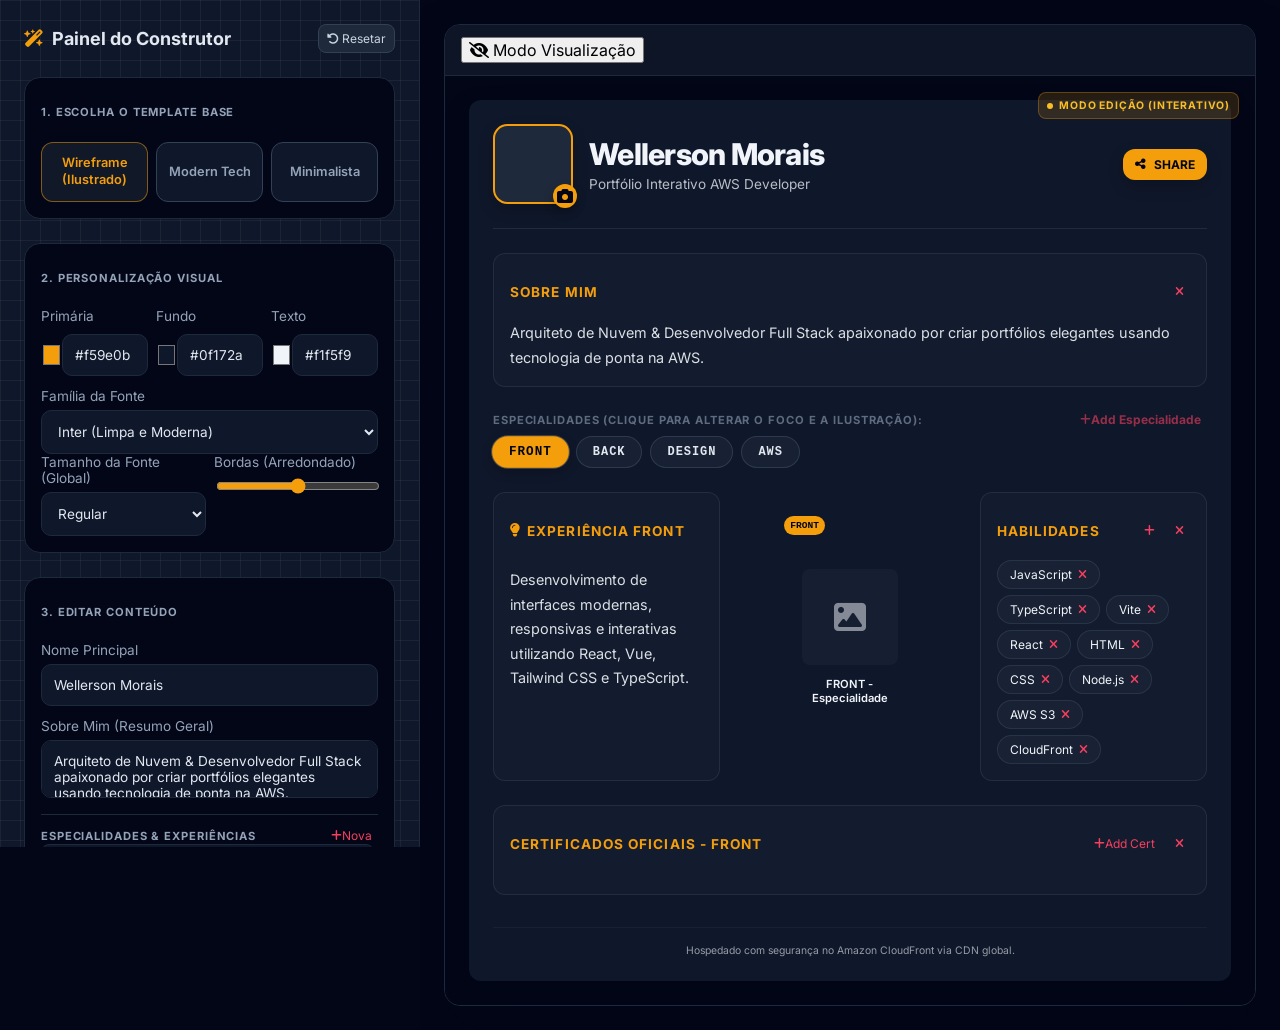
==== commit 22e42d21: "updated code" ====
--- a/frontend/index.html
+++ b/frontend/index.html
@@ -89,8 +89,12 @@
 
                     <div class="control-grid">
                         <div>
-                            <label for="font-scale" class="field-label">Escala da Fonte</label>
-                            <input type="range" id="font-scale" min="0.8" max="1.3" step="0.05" value="1.0" oninput="updateStyleVar('--font-scale', this.value)" class="slider">
+                            <label for="font-scale" class="field-label">Tamanho da Fonte (Global)</label>
+                            <select id="font-scale" onchange="updateStyleVar('--font-scale', this.value)" class="field-select">
+                                <option value="1.0">Regular</option>
+                                <option value="1.15">Large</option>
+                                <option value="1.3">Extra Large</option>
+                            </select>
                         </div>
                         <div>
                             <label for="border-radius" class="field-label">Bordas (Arredondado)</label>
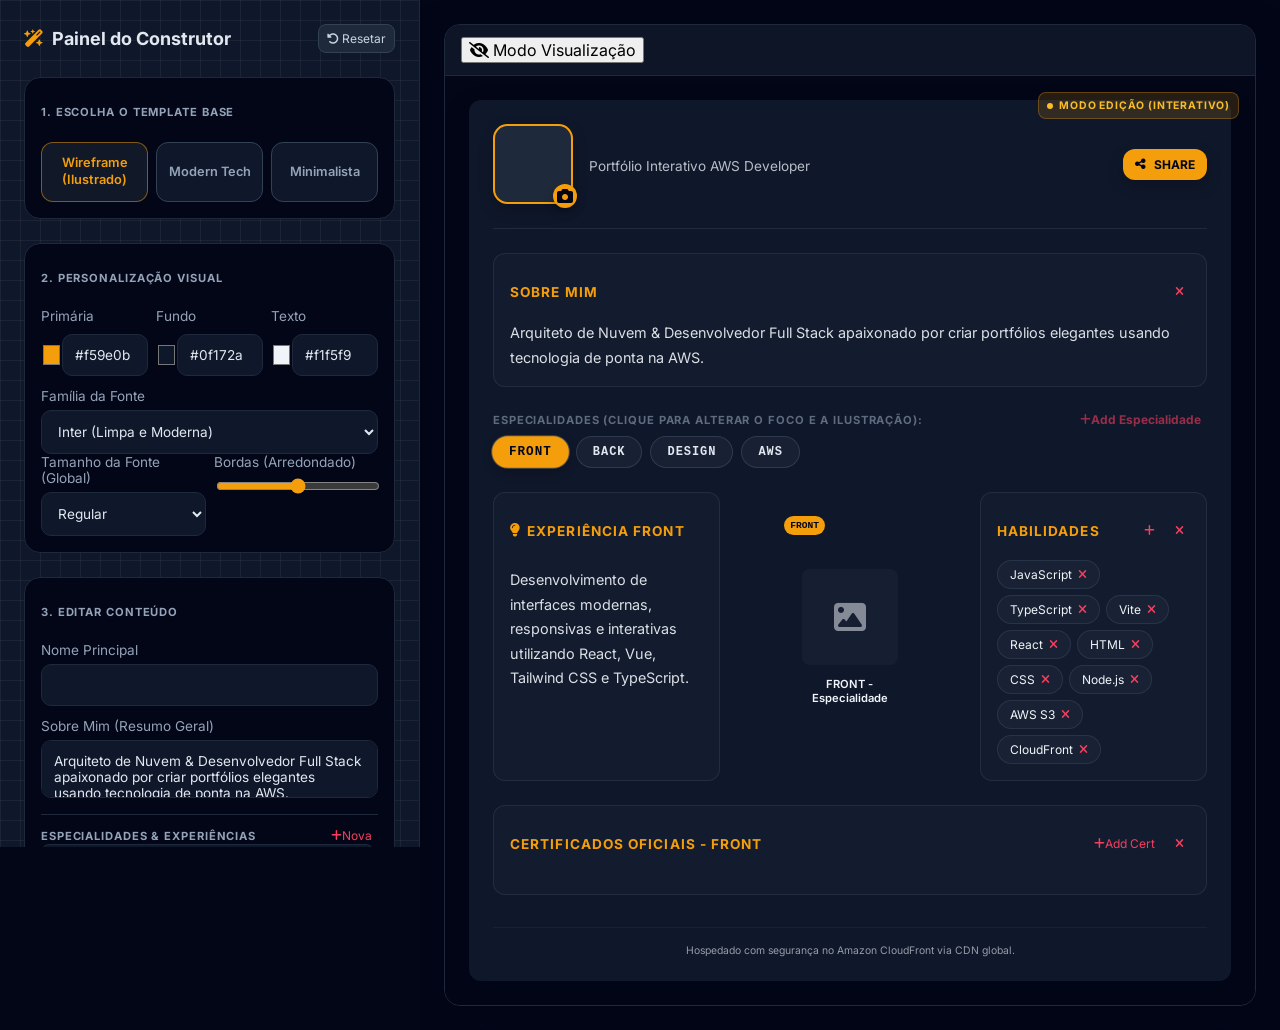
==== commit 7778c1d5: "remover nome padrão" ====
--- a/frontend/index.html
+++ b/frontend/index.html
@@ -110,7 +110,7 @@
 
                 <div>
                     <label for="content-name" class="field-label">Nome Principal</label>
-                    <input type="text" id="content-name" value="Wellerson Morais" oninput="updateContent('name', this.value)" class="field-input field-input--text">
+                    <input type="text" id="content-name" value=" " oninput="updateContent('name', this.value)" class="field-input field-input--text">
                 </div>
 
                 <div>
@@ -191,7 +191,7 @@
                                     <input type="file" id="avatar-file-input" class="hidden" accept="image/*" onchange="loadAvatar(event)">
                                 </div>
                                 <div class="hero-copy">
-                                    <h2 id="view-name" class="hero-title">Wellerson Morais</h2>
+                                    <h2 id="view-name" class="hero-title"> </h2>
                                     <p class="hero-subtitle">Portfólio Interativo AWS Developer</p>
                                 </div>
                             </div>
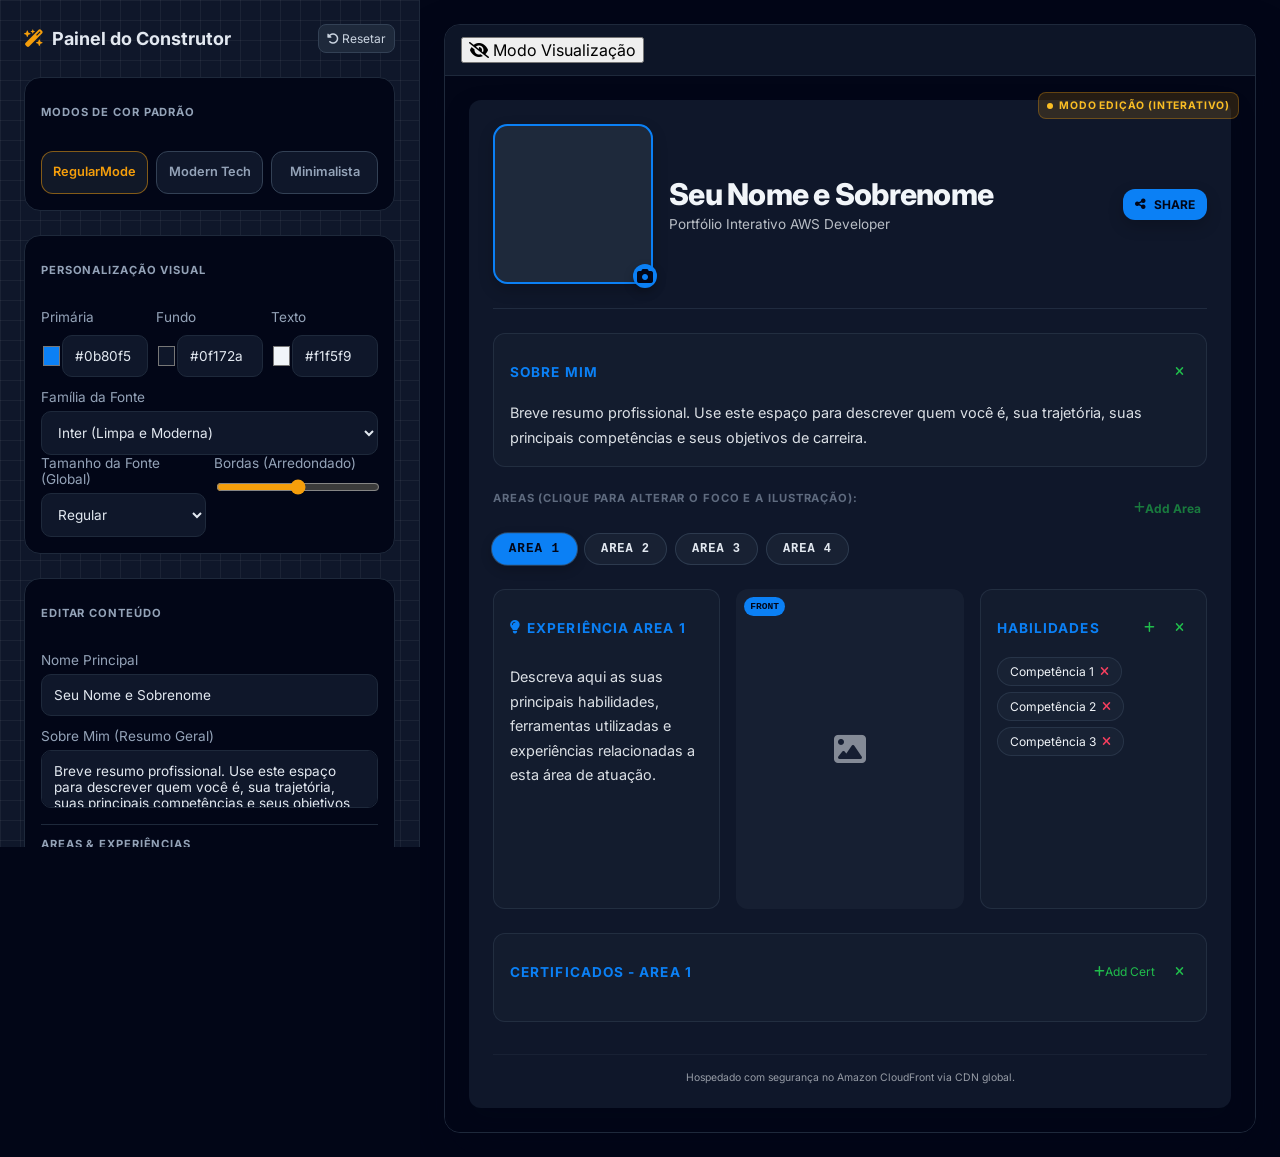
==== commit bc59f588: "Important changes" ====
--- a/frontend/index.html
+++ b/frontend/index.html
@@ -29,10 +29,10 @@
 
             <!-- ================= SELEÇÃO DE TEMPLATE ================= -->
             <section class="panel-section" aria-labelledby="title-templates">
-                <h3 id="title-templates" class="section-title">1. Escolha o Template Base</h3>
+                <h3 id="title-templates" class="section-title">Modos de cor Padrão</h3>
                 <nav class="template-nav" aria-label="Seleção de Templates">
-                    <button onclick="setTemplate('wireframe')" id="btn-tmpl-wireframe" class="template-btn template-btn--active">
-                        Wireframe (Ilustrado)
+                    <button onclick="setTemplate('RegularMode')" id="btn-tmpl-RegularMode" class="template-btn template-btn--active">
+                        RegularMode 
                     </button>
                     <button onclick="setTemplate('tech')" id="btn-tmpl-tech" class="template-btn">
                         Modern Tech
@@ -45,7 +45,7 @@
 
             <!-- ================= PERSONALIZAÇÃO VISUAL ================= -->
             <section class="panel-section" aria-labelledby="title-visuals">
-                <h3 id="title-visuals" class="section-title">2. Personalização Visual</h3>
+                <h3 id="title-visuals" class="section-title">Personalização Visual</h3>
 
                 <fieldset class="color-fieldset">
                     <legend class="sr-only">Cores do Tema</legend>
@@ -106,7 +106,7 @@
 
             <!-- ================= CONTEÚDO E SEÇÕES ================= -->
             <section class="panel-section" aria-labelledby="title-content">
-                <h3 id="title-content" class="section-title">3. Editar Conteúdo</h3>
+                <h3 id="title-content" class="section-title">Editar Conteúdo</h3>
 
                 <div>
                     <label for="content-name" class="field-label">Nome Principal</label>
@@ -120,8 +120,8 @@
 
                 <div class="section-divider">
                     <header class="section-divider__header">
-                        <span class="section-divider__title">Especialidades & Experiências</span>
-                        <button onclick="promptAddTopic()" class="add-btn" aria-label="Adicionar nova especialidade">
+                        <span class="section-divider__title">Areas & Experiências</span>
+                        <button onclick="promptAddTopic()" class="add-btn" aria-label="Adicionar nova Area">
                             <i class="fa-solid fa-plus" aria-hidden="true"></i> Nova
                         </button>
                     </header>
@@ -214,15 +214,15 @@
                             </p>
                         </section>
 
-                        <!-- ================= ESPECIALIDADES ================= -->
+                        <!-- ================= AreaS ================= -->
                         <section class="topics-section">
                             <header class="topics-section__header">
-                                <span>Especialidades (Clique para alterar o foco e a ilustração):</span>
+                                <span>Areas (Clique para alterar o foco e a ilustração):</span>
                                 <button onclick="promptAddTopic()" class="edit-control add-btn add-btn--compact">
-                                    <i class="fa-solid fa-plus" aria-hidden="true"></i> Add Especialidade
+                                    <i class="fa-solid fa-plus" aria-hidden="true"></i> Add Area
                                 </button>
                             </header>
-                            <nav id="view-role-container" class="topic-list" aria-label="Lista de Especialidades"></nav>
+                            <nav id="view-role-container" class="topic-list" aria-label="Lista de Areas"></nav>
                         </section>
 
                         <!-- ================= GRID DE CONTEÚDO ================= -->
@@ -242,16 +242,13 @@
                             <figure id="sec-illustration" class="section-card section-card--illustration">
                                 <span id="active-topic-badge" class="active-topic-badge">FRONT</span>
 
-                                <button onclick="triggerTopicImageUpload()" class="edit-control illustration-upload-btn" aria-label="Upload de ilustração da especialidade">
+                                <button onclick="triggerTopicImageUpload()" class="edit-control illustration-upload-btn" aria-label="Upload de ilustração da Area">
                                     <i class="fa-solid fa-image" aria-hidden="true"></i>
                                 </button>
                                 <input type="file" id="topic-image-input" class="hidden" accept="image/*" onchange="loadTopicImage(event)">
 
                                 <div id="center-illustration-box" class="illustration-box"></div>
 
-                                <figcaption class="illustration-caption">
-                                    <span id="illustration-caption">Especialista Front-End</span>
-                                </figcaption>
                             </figure>
 
                             <section id="sec-skills" class="section-card section-card--skills">
@@ -273,7 +270,7 @@
                         <!-- ================= CERTIFICADOS ================= -->
                         <section id="sec-certs" class="certs-section">
                             <header class="certs-section__header">
-                                <h3 class="section-card__title">Certificados Oficiais</h3>
+                                <h3 class="section-card__title">Certificados</h3>
                                 <div class="section-card__actions">
                                     <button onclick="promptAddCert()" class="edit-control cert-add-btn">
                                         <i class="fa-solid fa-plus" aria-hidden="true"></i> Add Cert
